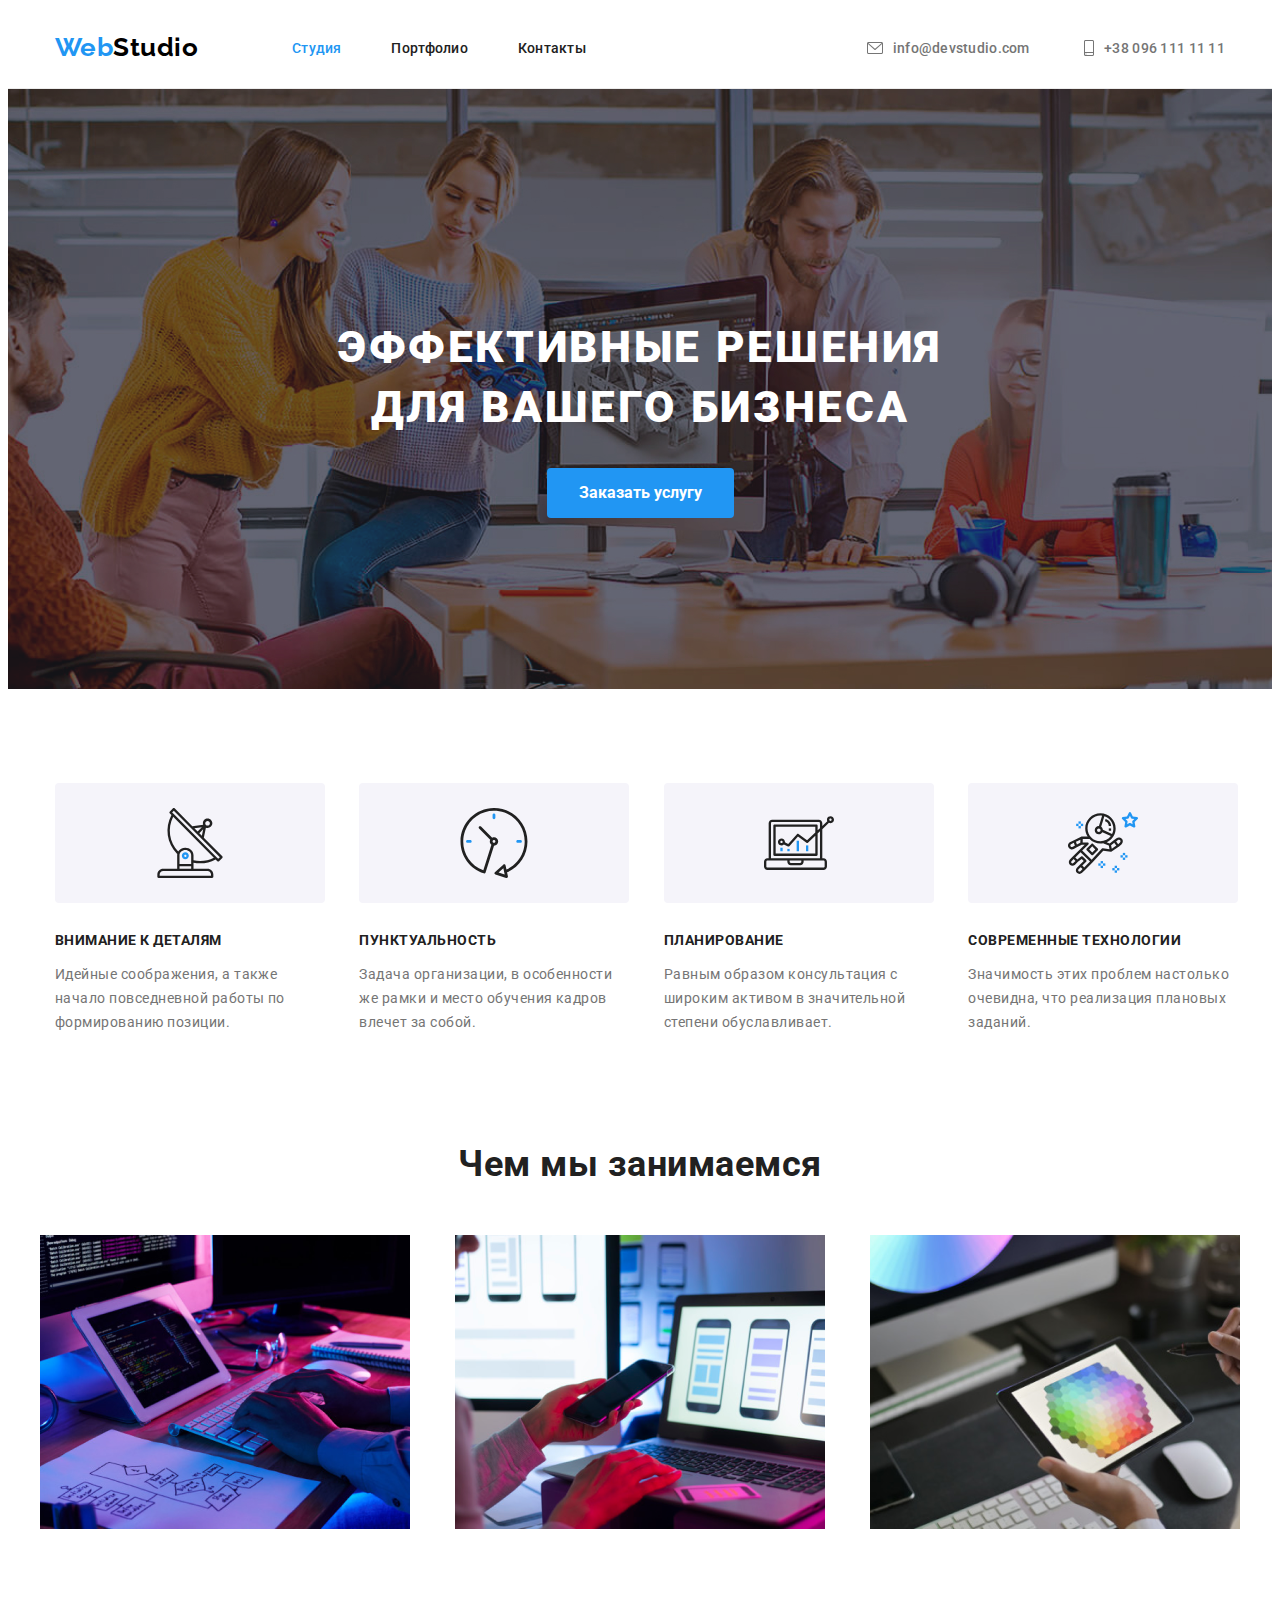
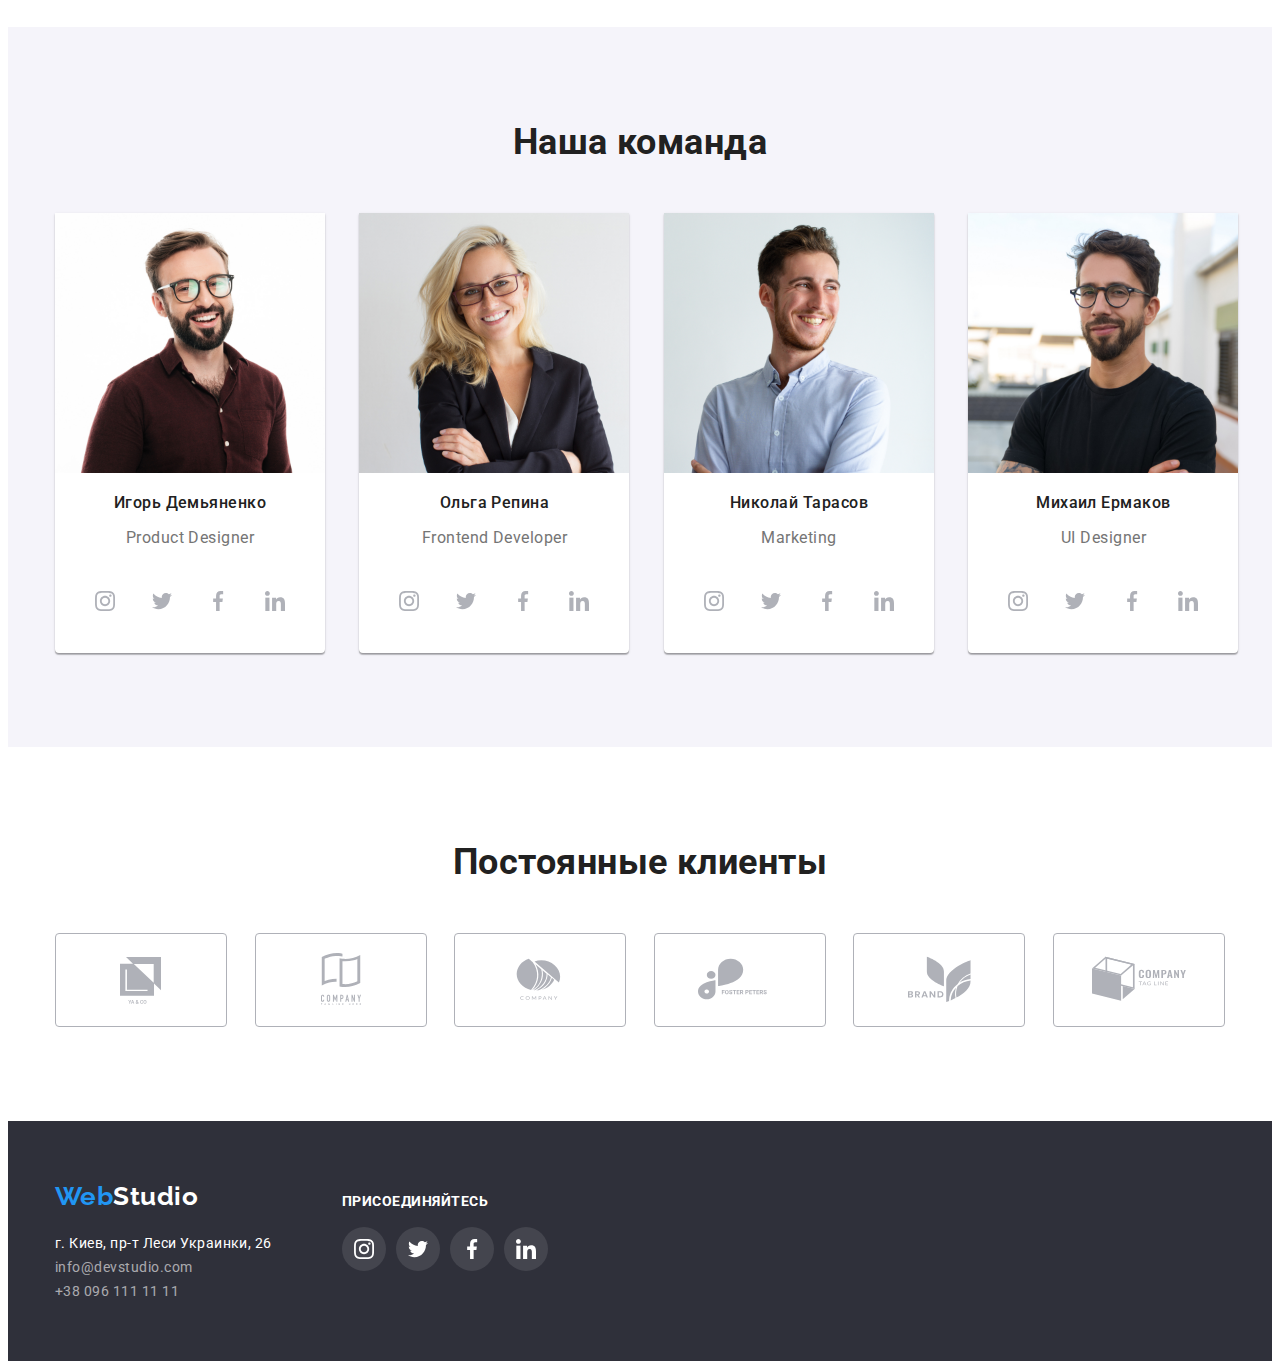
==== index.html @ bf37cfa6 "add new sections" ====
<!DOCTYPE html>
<html lang="ru">
  <head>
    <meta charset="UTF-8" />
    <meta http-equiv="X-UA-Compatible" content="IE=edge" />
    <meta name="viewport" content="width=device-width, initial-scale=1.0" />
    <link rel="preconnect" href="https://fonts.googleapis.com" />
    <link rel="preconnect" href="https://fonts.gstatic.com" crossorigin />
    <link
      href="https://fonts.googleapis.com/css2?family=Raleway:wght@700&family=Roboto:wght@400;500;700;900&display=swap"
      rel="stylesheet"
    />
    <link rel="stylesheet" href="./css/styles.css" />
    <title>Студія</title>
  </head>
  <body>
    <!--Header-->
    <header class="header">
      <a href="index.html" lang="en" class="logo"
        ><span class="logo-blue">Web</span>Studio</a
      >
      <nav class="nav">
        <ul class="nav_list">
          <li class="nav_item">
            <a href="./index.html" class="sources current">Студия</a>
          </li>
          <li class="nav_item">
            <a href="./portfolio.html" class="sources">Портфолио</a>
          </li>
          <li class="nav_item"><a href="#" class="sources">Контакты</a></li>
        </ul>
      </nav>
      <ul class="contact-info">
        <li class="contact-item">
          <a href="mailto:info@devstudio.com" class="mail"
            >info@devstudio.com</a
          >
        </li>
        <li class="contact-item">
          <a href="tel:+380961111111" class="phone">+38 096 111 11 11</a>
        </li>
      </ul>
    </header>
    <div class="head-border"></div>
    <!--Main contect-->
    <main class="main">
      <section class="head">
        <div class="overlay">
          <div class="head-content">
            <h1 class="head-title">Эффективные решения для вашего бизнеса</h1>
            <button type="button" class="btn-purch">Заказать услугу</button>
          </div>
        </div>
      </section>
      <section class="features">
        <h2 hidden>Features</h2>
        <ul class="feature-list">
          <li class="feature-item">
            <div class="feature-image">
              <img
                src="./images/antenna1.svg"
                alt="Внимание к деталям"
                width="70"
                class="feature-icon"
              />
            </div>
            <h3 class="feature-title">Внимание к деталям</h3>
            <p class="feature-text">
              Идейные соображения, а также начало повседневной работы по
              формированию позиции.
            </p>
          </li>
          <li class="feature-item">
            <div class="feature-image">
              <img
                src="./images/clock1.svg"
                alt="Пунктуальность"
                width="70"
                class="feature-icon"
              />
            </div>
            <h3 class="feature-title">Пунктуальность</h3>
            <p class="feature-text">
              Задача организации, в особенности же рамки и место обучения кадров
              влечет за собой.
            </p>
          </li>
          <li class="feature-item">
            <div class="feature-image">
              <img
                src="./images/diagram1.svg"
                alt="Планирование"
                width="70"
                class="feature-icon"
              />
            </div>
            <h3 class="feature-title">Планирование</h3>
            <p class="feature-text">
              Равным образом консультация с широким активом в значительной
              степени обуславливает.
            </p>
          </li>
          <li class="feature-item">
            <div class="feature-image">
              <img
                src="./images/astronaut1.svg"
                alt="Современные технологии"
                width="70"
                class="feature-icon"
              />
            </div>
            <h3 class="feature-title">Современные технологии</h3>
            <p class="feature-text">
              Значимость этих проблем настолько очевидна, что реализация
              плановых заданий.
            </p>
          </li>
        </ul>
      </section>
      <section class="works">
        <h2 class="title-section">Чем мы занимаемся</h2>
        <ul class="work-list">
          <li class="work-item">
            <img
              src="images/box1.jpg"
              alt="Разработка ПО"
              width="370"
              height="294"
            />
          </li>
          <li class="work-item">
            <img
              src="images/box2.jpg"
              alt="Тестирование МП"
              width="370"
              height="294"
            />
          </li>
          <li class="work-item">
            <img
              src="images/box3.jpg"
              alt="Работа с палитрами"
              width="370"
              height="294"
            />
          </li>
        </ul>
      </section>
      <section class="team">
        <div class="team-content">
          <h2 class="title-section">Наша команда</h2>
          <ul class="team-list">
            <li class="team-item">
              <img
                src="images/img1.jpg"
                alt="Product Designer"
                width="270"
                height="260"
              />
              <h3 class="team-member">Игорь Демьяненко</h3>
              <p lang="en" class="team-position">Product Designer</p>
              <ul class="social-list">
                <li class="team-social-item">
                  <a class="team-social-link" href="#">
                    <img
                      src="./images/instagram.svg"
                      alt="instagram"
                      width="20"
                      height="20"
                      class="social-image"
                    />
                  </a>
                </li>
                <li class="team-social-item">
                  <a class="team-social-link" href="#">
                    <img
                      src="./images/twitter.svg"
                      alt="instagram"
                      width="20"
                      height="20"
                      class="social-image"
                    />
                  </a>
                </li>
                <li class="team-social-item">
                  <a class="team-social-link" href="#">
                    <img
                      src="./images/facebook.svg"
                      alt="instagram"
                      width="20"
                      height="20"
                      class="social-image"
                    />
                  </a>
                </li>
                <li class="team-social-item">
                  <a class="team-social-link" href="#">
                    <img
                      src="./images/linkedin.svg"
                      alt="instagram"
                      width="20"
                      height="20"
                      class="social-image"
                    />
                  </a>
                </li>
              </ul>
            </li>
            <li class="team-item">
              <img
                src="images/img2.jpg"
                alt="Frontend Developer"
                width="270"
                height="260"
              />
              <h3 class="team-member">Ольга Репина</h3>
              <p lang="en" class="team-position">Frontend Developer</p>
              <ul class="social-list">
                <li class="team-social-item">
                  <a class="team-social-link" href="#">
                    <img
                      src="./images/instagram.svg"
                      alt="instagram"
                      width="20"
                      height="20"
                      class="social-image"
                    />
                  </a>
                </li>
                <li class="team-social-item">
                  <a class="team-social-link" href="#">
                    <img
                      src="./images/twitter.svg"
                      alt="instagram"
                      width="20"
                      height="20"
                      class="social-image"
                    />
                  </a>
                </li>
                <li class="team-social-item">
                  <a class="team-social-link" href="#">
                    <img
                      src="./images/facebook.svg"
                      alt="instagram"
                      width="20"
                      height="20"
                      class="social-image"
                    />
                  </a>
                </li>
                <li class="team-social-item">
                  <a class="team-social-link" href="#">
                    <img
                      src="./images/linkedin.svg"
                      alt="instagram"
                      width="20"
                      height="20"
                      class="social-image"
                    />
                  </a>
                </li>
              </ul>
            </li>
            <li class="team-item">
              <img
                src="images/img3.jpg"
                alt="Marketing"
                width="270"
                height="260"
              />
              <h3 class="team-member">Николай Тарасов</h3>
              <p lang="en" class="team-position">Marketing</p>
              <ul class="social-list">
                <li class="team-social-item">
                  <a class="team-social-link" href="#">
                    <img
                      src="./images/instagram.svg"
                      alt="instagram"
                      width="20"
                      height="20"
                      class="social-image"
                    />
                  </a>
                </li>
                <li class="team-social-item">
                  <a class="team-social-link" href="#">
                    <img
                      src="./images/twitter.svg"
                      alt="instagram"
                      width="20"
                      height="20"
                      class="social-image"
                    />
                  </a>
                </li>
                <li class="team-social-item">
                  <a class="team-social-link" href="#">
                    <img
                      src="./images/facebook.svg"
                      alt="instagram"
                      width="20"
                      height="20"
                      class="social-image"
                    />
                  </a>
                </li>
                <li class="team-social-item">
                  <a class="team-social-link" href="#">
                    <img
                      src="./images/linkedin.svg"
                      alt="instagram"
                      width="20"
                      height="20"
                      class="social-image"
                    />
                  </a>
                </li>
              </ul>
            </li>
            <li class="team-item">
              <img
                src="images/img4.jpg"
                alt="UI Designer"
                width="270"
                height="260"
              />
              <h3 class="team-member">Михаил Ермаков</h3>
              <p lang="en" class="team-position">UI Designer</p>
              <ul class="social-list">
                <li class="team-social-item">
                  <a class="team-social-link" href="#">
                    <img
                      src="./images/instagram.svg"
                      alt="instagram"
                      width="20"
                      height="20"
                      class="social-image"
                    />
                  </a>
                </li>
                <li class="team-social-item">
                  <a class="team-social-link" href="#">
                    <img
                      src="./images/twitter.svg"
                      alt="instagram"
                      width="20"
                      height="20"
                      class="social-image"
                    />
                  </a>
                </li>
                <li class="team-social-item">
                  <a class="team-social-link" href="#">
                    <img
                      src="./images/facebook.svg"
                      alt="instagram"
                      width="20"
                      height="20"
                      class="social-image"
                    />
                  </a>
                </li>
                <li class="team-social-item">
                  <a class="team-social-link" href="#">
                    <img
                      src="./images/linkedin.svg"
                      alt="instagram"
                      width="20"
                      height="20"
                      class="social-image"
                    />
                  </a>
                </li>
              </ul>
            </li>
          </ul>
        </div>
      </section>
      <section class="clients">
        <h2 class="title-section client">Постоянные клиенты</h2>
        <div class="client-list">
          <a class="client-link" href="#">
            <div class="client-item">
              <img
                src="./images/LogoClient1.svg"
                alt="first client"
                width="106"
              />
            </div>
          </a>
          <a class="client-link" href="#">
            <div class="client-item">
              <img
                src="./images/LogoClient2.svg"
                alt="second client"
                width="106"
              />
            </div>
          </a>
          <a class="client-link" href="#">
            <div class="client-item">
              <img
                src="./images/LogoClient3.svg"
                alt="third client"
                width="106"
              />
            </div>
          </a>
          <a class="client-link" href="#">
            <div class="client-item">
              <img
                src="./images/LogoClient4.svg"
                alt="fourth client"
                width="106"
              />
            </div>
          </a>
          <a class="client-link" href="#">
            <div class="client-item">
              <img
                src="./images/LogoClient5.svg"
                alt="fifth client"
                width="106"
              />
            </div>
          </a>
          <a class="client-link" href="#">
            <div class="client-item">
              <img
                src="./images/LogoClient6.svg"
                alt="sixth client"
                width="106"
              />
            </div>
          </a>
        </div>
      </section>
    </main>
    <!--Footer-->
    <footer class="footer">
      <div class="footer-content">
        <div class="footer-address">
          <a href="./index.html" lang="en" class="logo footer-type"
            ><span class="logo-blue">Web</span>Studio</a
          >
          <address class="address">
            <ul class="address-list">
              <li class="address-item">
                <a
                  href="https://goo.gl/maps/JpqHF6euzhfDJc6Z8"
                  target="_blank"
                  rel="noopener nofollow"
                  class="location"
                  >г. Киев, пр-т Леси Украинки, 26</a
                >
              </li>
              <li class="address-item">
                <a href="mailto:info@devstudio.com" class="footer-mail"
                  >info@devstudio.com</a
                >
              </li>
              <li class="address-item">
                <a href="tel:+380961111111" class="footer-phone"
                  >+38 096 111 11 11</a
                >
              </li>
            </ul>
          </address>
        </div>
        <div class="footer-social">
          <h3 class="social-title">присоединяйтесь</h3>
          <ul class="footer-social-list">
            <li class="footer-team-social-item">
              <a class="footer-team-social-link" href="#">
                <img
                  src="./images/instagram.svg"
                  alt="instagram"
                  width="20"
                  height="20"
                  class="footer-social-image"
                />
              </a>
            </li>
            <li class="footer-team-social-item">
              <a class="footer-team-social-link" href="#">
                <img
                  src="./images/twitter.svg"
                  alt="instagram"
                  width="20"
                  height="20"
                  class="footer-social-image"
                />
              </a>
            </li>
            <li class="footer-team-social-item">
              <a class="footer-team-social-link" href="#">
                <img
                  src="./images/facebook.svg"
                  alt="instagram"
                  width="20"
                  height="20"
                  class="footer-social-image"
                />
              </a>
            </li>
            <li class="footer-team-social-item">
              <a class="footer-team-social-link" href="#">
                <img
                  src="./images/linkedin.svg"
                  alt="instagram"
                  width="20"
                  height="20"
                  class="footer-social-image"
                />
              </a>
            </li>
          </ul>
        </div>
      </div>
    </footer>
  </body>
</html>
---- css/styles.css ----
:root {
    --bkg-dark: #2f303a;
    --bkg-body: #ffffff;
    --bkg-team: #f5f4fa;
    --brand-color: #757575;
    --clr-blue: #2196f3;
    --clr-black: #000000;
    --title-clr: #212121;
    --footer-link: rgba(255, 255, 255, 0.6);
    --border-works: #eeeeee;
    --border-head: #ececec;
  }
  body {
    font-family: "Roboto", sans-serif;
    letter-spacing: 0.03em;
    color: var(--brand-color);
    background-color: var(--bkg-body);
  }
  .header,
  .head-content,
  .features,
  .works,
  .team-content,
  .footer-content,
  .portfolio-section {
    max-width: 1200px;
    margin: 0 auto;
  }
  .header {
    padding: 24px 0 25px 0;
    display: flex;
    align-items: center;
    justify-content: space-between;
  }
  .head-border {
    border-bottom: 1px solid var(--border-head);
  }
  .logo {
    font-family: "Raleway", sans-serif;
    font-weight: 700;
    font-size: 26px;
    line-height: 1.19;
    color: var(--clr-black);
    text-decoration: none;
    padding-left: 15px;
  }
  .logo-blue {
    color: var(--clr-blue);
  }
  .nav {
    margin-left: 93px;
  }
  .nav_list {
    list-style: none;
    padding: 0;
    margin: 0;
    display: flex;
    justify-content: space-between;
    width: 294px;
  }
  .nav_item,
  .contact-item {
    display: inline-block;
  }
  .contact-info {
    list-style: none;
    padding: 0;
    margin: 0;
    padding-right: 15px;
    margin-left: 280px;
  }
  .sources,
  .mail,
  .phone {
    text-decoration: none;
    font-weight: 500;
    font-size: 14px;
    line-height: 1.14;
    letter-spacing: 0.02em;
  }
  .sources {
    color: var(--title-clr);
  }
  .sources.current{
    color: var(--clr-blue);
  }
  .mail,
  .phone {
    color: var(--brand-color);
  }
  .mail {
    padding-right: 50px;
    padding-left: 26px;
    background: url(../images/envelope.svg) no-repeat 0 center;
  }
  .phone {
    padding-left: 20px;
    background: url(../images/smartphone.svg) no-repeat 0 center;
  }
  .mail:hover,
  .mail:focus,
  .phone:hover,
  .phone:focus {
    filter: sepia(0.4) hue-rotate(200deg) saturate(50);
    -webkit-filter: sepia(0.4) hue-rotate(200deg) saturate(50);
  }
  .sources:hover,
  .sources:focus,
  .location:hover,
  .location:focus,
  .footer-mail:hover,
  .footer-mail:focus,
  .footer-phone:hover,
  .footer-phone:focus {
    color: var(--clr-blue);
  }
  .head {
    background: url(../images/hero.jpg) no-repeat center center;
    height: 600px;
  }
  .overlay {
    background-color: rgba(47, 48, 58, 0.4);
    width: 100%;
    height: 100%;
  }
  h2,
  h3,
  h4 {
    color: var(--title-clr);
  }
  .head-content {
    display: flex;
    flex-direction: column;
    align-items: center;
    width: 696px;
    padding: 200px 0;
  }
  .head-title {
    font-weight: 900;
    font-size: 44px;
    line-height: 1.36;
    text-align: center;
    letter-spacing: 0.06em;
    text-transform: uppercase;
    color: var(--bkg-body);
  }
  .btn-purch {
    padding: 10px 32px;
    background-color: var(--clr-blue);
    border-radius: 4px;
    font-family: inherit;
    font-weight: 700;
    font-size: 16px;
    line-height: 1.875;
    color: var(--bkg-body);
    border: none;
    cursor: pointer;
  }
  .features, .team-content, .clients {
    padding: 94px 0;
  }
  .feature-list {
    list-style: none;
    padding: 0;
    margin: 0;
  }
  .feature-item {
    display: inline-block;
    width: 270px;
    margin-left: 30px;
  }
  .feature-item:first-child {
    margin-left: 15px;
  }
  .feature-image{
    height: 120px;
    border-radius: 4px;
    background-color: var(--bkg-team);
    margin-bottom: 30px;
  }
  .feature-icon {
    display: block;
    margin: 0 auto;
    padding: 25px 0;
  }
  .feature-title {
    font-weight: 700;
    font-size: 14px;
    line-height: 1.14;
    text-transform: uppercase;
  }
  .feature-text {
    font-size: 14px;
    line-height: 1.71;
  }
  .works {
    padding-bottom: 94px;
  }
  .title-section {
    font-weight: 700;
    font-size: 36px;
    line-height: 1.17;
    text-align: center;
    margin: 0 0 30px 0;
  }
  .work-list {
    list-style: none;
    display: flex;
    justify-content: space-between;
    flex-wrap: wrap;
    padding: 0;
    margin: 0;
  }
  .work-item {
    display: inline-block;
    margin-top: 20px;
  }
  .team {
    background-color: var(--bkg-team);
  }
  .team-list, .social-list {
    list-style: none;
    margin: 0;
    padding: 0;
  }
  .team-item {
    display: inline-block;
    width: 270px;
    margin-left: 30px;
    margin-top: 20px;
    background: var(--bkg-body);
    box-shadow: 0px 1px 3px rgba(0, 0, 0, 0.12),
                0px 1px 1px rgba(0, 0, 0, 0.14),
                0px 2px 1px rgba(0, 0, 0, 0.2);
    border-radius: 0px 0px 4px 4px;
  }
  .team-item:first-child {
    margin-left: 15px;
  }
  .team-member {
    font-weight: 500;
    font-size: 16px;
    line-height: 1.19;
    text-align: center;
  }
  .team-position {
    font-size: 16px;
    line-height: 1.19;
    text-align: center;
  }
  .social-list {
    padding: 16px 28px 30px 28px;
    display: flex;
    justify-content: space-between;
  }
.team-social-link, .footer-team-social-link {
  display: block;
  width: 44px;
  height: 44px;
}
.team-social-link:hover,
.team-social-link:focus {
    filter: contrast(240%);
    background: rgb(30, 139, 228);
    border-radius: 25px;
}
.social-image {
  padding: 12px;
}
  .clients {
    max-width: 1170px;
    margin: 0 auto;
  }
  .title-section.client {
    margin-bottom: 40px;
  }
  .client-list {
    display: flex;
    flex-wrap: wrap;
    justify-content: space-between;
  }
.client-link {
  border: 1px solid #AFB1B8;
    border-radius: 4px;
    padding: 16px 32px;
   height: 60px; 
  margin-top: 10px;
}
.client-link:hover,
.client-link:focus
  {
    filter: sepia(0.4) hue-rotate(200deg) saturate(50);
    -webkit-filter: sepia(0.4) hue-rotate(200deg) saturate(50);
  }
  .footer {
    background-color: var(--bkg-dark);
    padding-top: 60px;
  }
  .footer-content {
    display: flex;
  }
  .logo.footer-type {
    color: var(--bkg-body);
  }
  .address-list {
    list-style: none;
    margin: 0;
    padding: 20px 0 57px 15px;
  }
  .location,
  .footer-mail,
  .footer-phone {
    font-style: normal;
    font-size: 14px;
    line-height: 1.71;
    text-decoration: none;
    margin-bottom: 9px;
  }
  .location {
    color: var(--bkg-body);
  }
  .footer-mail,
  .footer-phone {
    color: var(--footer-link);
  }
  .social-title {
    text-transform: uppercase;
    color: #ffffff;
    font-weight: 700;
    font-size: 14px;
    line-height: 0.875;
  }
.footer-social {
  margin-left: 70px;
}
.footer-team-social-item {
  display: block;
  margin-right: 10px;
}
.footer-social-list {
  display: flex;
  justify-content: space-between;
  padding: 0;
  margin: 20px 0;
}
.footer-social-image {
padding: 12px;
-webkit-filter: grayscale(100) brightness(200);
  filter: grayscale(100) brightness(200);
}
.footer-team-social-link {
  border-radius: 25px;
  background: rgba(255, 255, 255, 0.1);
}
.footer-team-social-link:hover,
.footer-team-social-link:focus {
  background: var(--clr-blue); 
}






  /* Portfolio settings  */
  .portfolio-section {
    margin-top: 94px;
    margin-bottom: 155px;
  }
  .filter {
    list-style: none;
    margin: 0 0 50px 0;
    padding: 0;
    display: flex;
    flex-direction: row;
    justify-content: center;
  }
  .filter-item {
    margin: 0 4px;
  }
  .filter-btn {
    padding: 6px 22px;
    background: var(--bkg-team);
    border-radius: 4px;
    border: none;
    font-family: inherit;
    font-weight: 500;
    font-size: 16px;
    line-height: 1.625;
    color: var(--title-clr);
    cursor: pointer;
  }
  .filter-btn:hover,
  .filter-btn:focus,
  .active {
    background-color: var(--clr-blue);
    color: var(--bkg-body);
  }
  
  .categories-list {
    list-style: none;
    margin: 0;
    padding: 0;
  }
  .categorie-item {
    display: inline-block;
    position: relative;
    width: 368px;
    margin: 15px 13px;
    border: 1px solid var(--border-works);
  }
  .categorie-title {
    font-weight: 700;
    font-size: 18px;
    line-height: 2;
    letter-spacing: 0.06em;
    padding-left: 24px;
  }
  .categorie-name {
    font-size: 16px;
    line-height: 1.875;
    padding-left: 24px;
  }
  .description {
    display: none;
    font-size: 18px;
    line-height: 1.56;
    color: #FFFFFF;
    background: rgba(33, 150, 243, 0.9);
    padding: 63px 24px;
    margin: 0;
    position: absolute;
    top: 0;
    left: 0;
  }
.categorie-item:hover,
.categorie-item:focus {
    box-shadow: 0px 1px 1px rgba(0, 0, 0, 0.12),
                0px 4px 4px rgba(0, 0, 0, 0.06),
                1px 4px 6px rgba(0, 0, 0, 0.16);
}
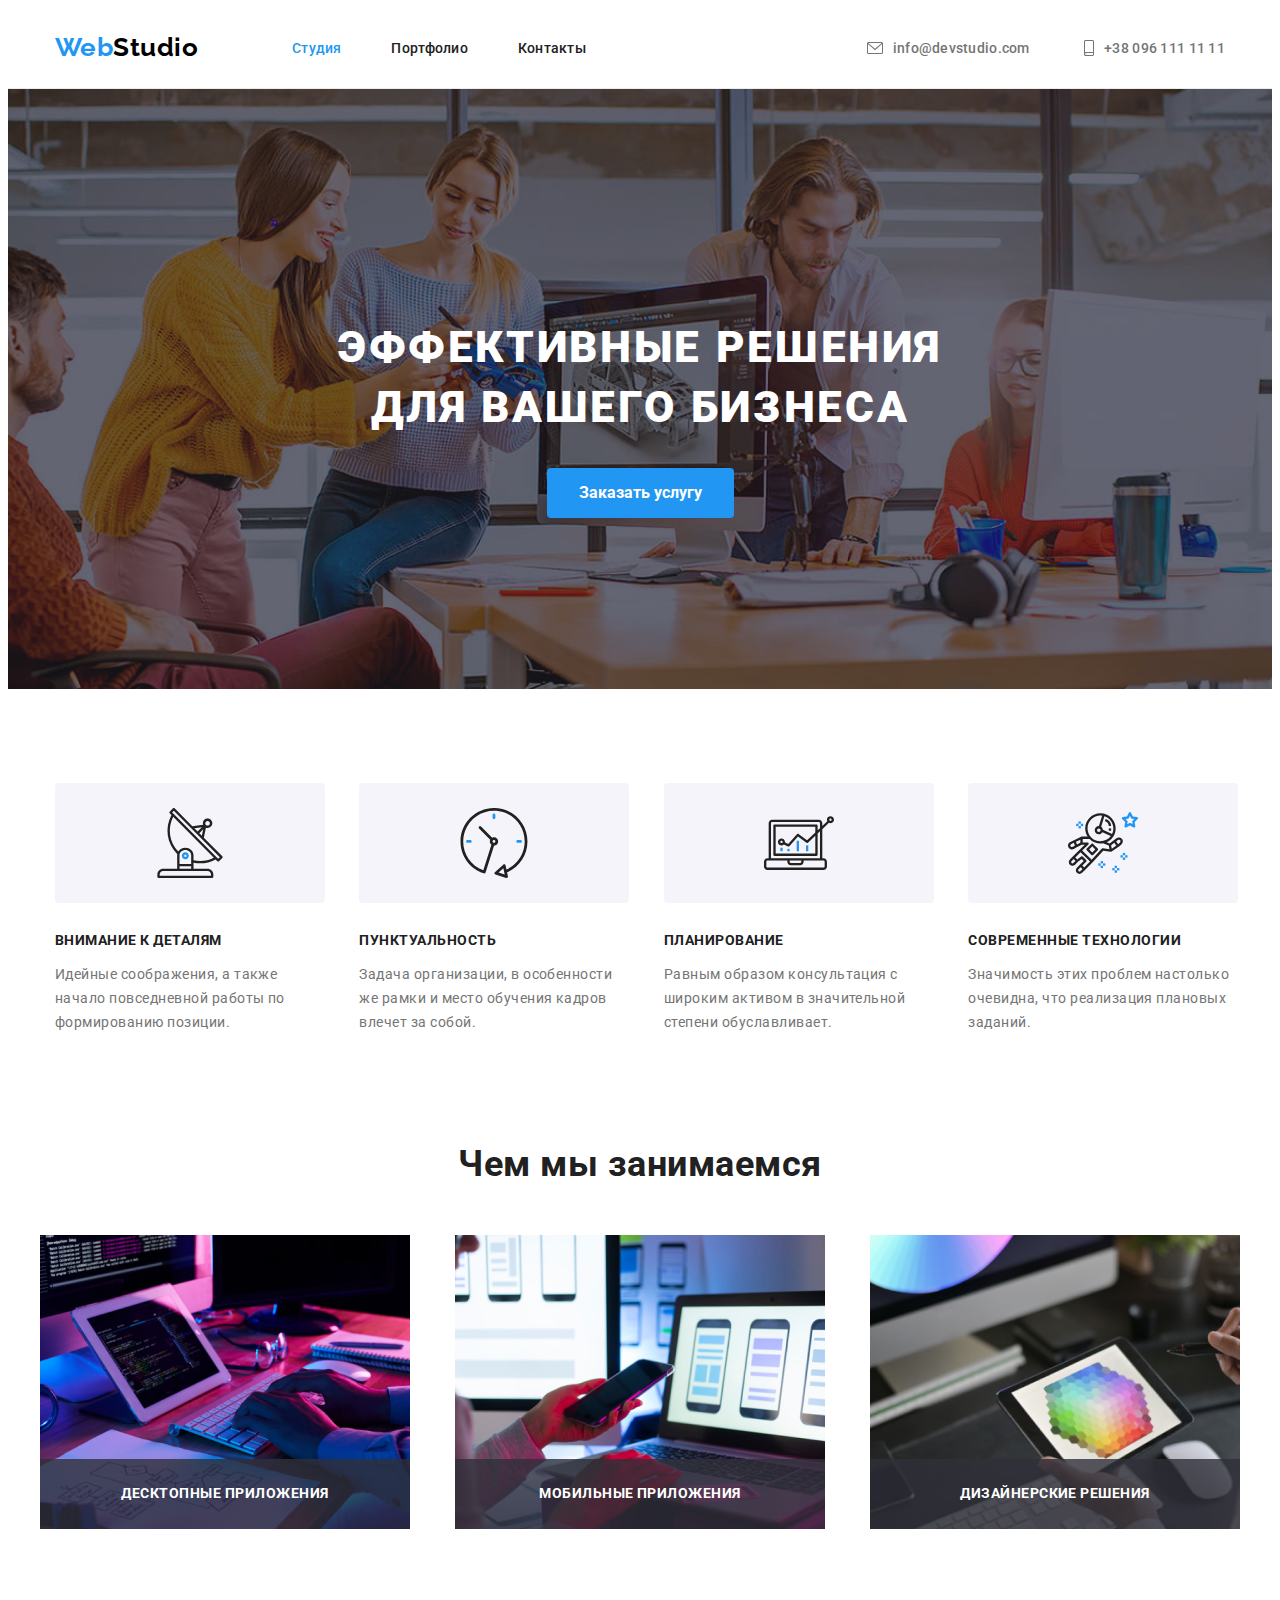
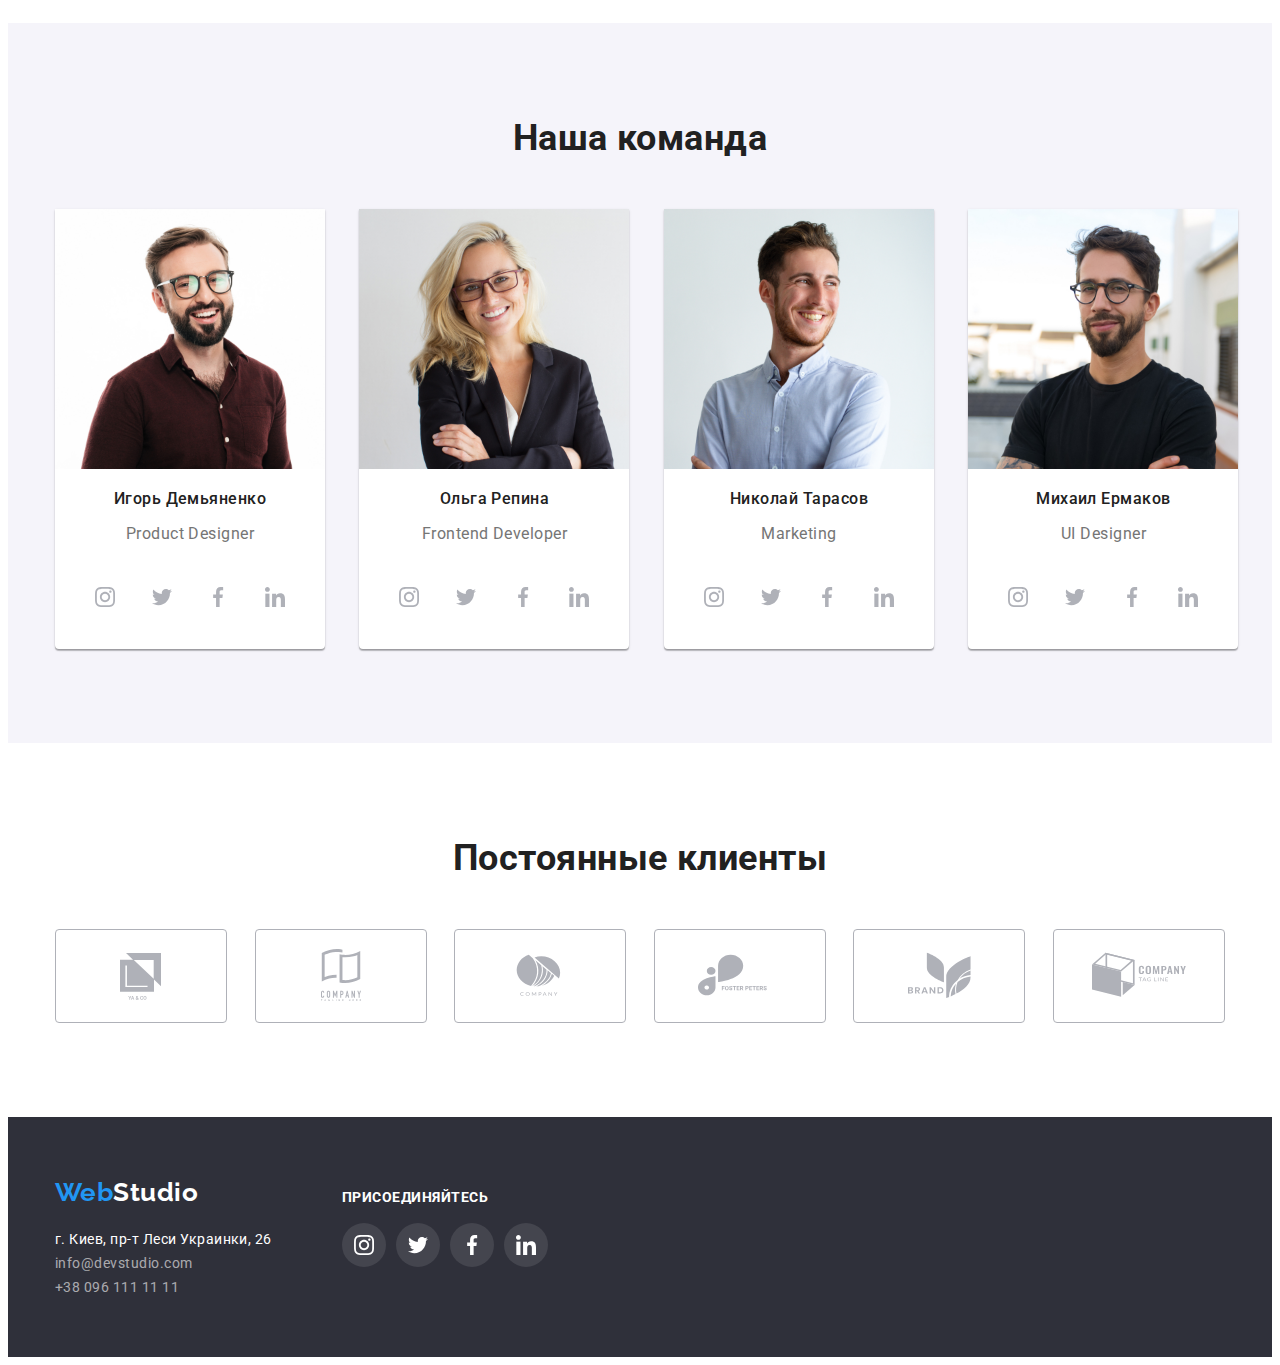
==== commit 4e941aef: "add modal window on home page" ====
--- a/index.html
+++ b/index.html
@@ -48,8 +48,69 @@
         <div class="overlay">
           <div class="head-content">
             <h1 class="head-title">Эффективные решения для вашего бизнеса</h1>
-            <button type="button" class="btn-purch">Заказать услугу</button>
+            <button type="button" id="btn-booked" class="btn-purch">
+              Заказать услугу
+            </button>
           </div>
+        </div>
+        <div id="bg-overlay"></div>
+        <div class="modal" id="modal">
+          <form action="" method="post">
+            <button type="button" id="btn-close">
+              <img
+                src="./images/close-modal.svg"
+                alt="close"
+                width="18"
+                height="18"
+                class="btn-close-img"
+              />
+            </button>
+            <h2 class="form-title">Оставьте свои данные, мы вам перезвоним</h2>
+            <label for="name" class="form-label">Имя</label>
+            <input
+              id="name"
+              class="visitor-info visitor-name"
+              name="name"
+              type="text"
+            />
+            <label for="phone" class="form-label">Телефон</label>
+            <input
+              id="phone"
+              class="visitor-info visitor-phone"
+              name="phone"
+              type="text"
+            />
+            <label for="email" class="form-label">Почта</label>
+            <input
+              id="email"
+              class="visitor-info visitor-email"
+              name="email"
+              type="text"
+            />
+            <label for="comment" class="form-label">Комментарий</label>
+            <textarea
+              name="comment"
+              id="comment"
+              class="visitor-info visitor-comment"
+              placeholder="Введите текст"
+            ></textarea>
+            <input
+              type="checkbox"
+              name="agreement"
+              value="agree"
+              id="agreement"
+              class="visitor-checkbox"
+            />
+            <label for="agreement" class="agreement-text">
+              Соглашаюсь с рассылкой и принимаю
+              <a class="agreement-link" href="#" target="_blank"
+                >Условия договора</a
+              >
+            </label>
+            <button type="submit" id="submit" class="btn-submit">
+              Отправить
+            </button>
+          </form>
         </div>
       </section>
       <section class="features">
@@ -121,28 +182,37 @@
         <h2 class="title-section">Чем мы занимаемся</h2>
         <ul class="work-list">
           <li class="work-item">
-            <img
-              src="images/box1.jpg"
-              alt="Разработка ПО"
-              width="370"
-              height="294"
-            />
+            <a class="work-link" href="#">
+              <img
+                src="images/box1.jpg"
+                alt="Разработка ПО"
+                width="370"
+                height="294"
+              />
+              <h3 class="work-title">Десктопные приложения</h3>
+            </a>
           </li>
           <li class="work-item">
-            <img
-              src="images/box2.jpg"
-              alt="Тестирование МП"
-              width="370"
-              height="294"
-            />
+            <a class="work-link" href="#">
+              <img
+                src="images/box2.jpg"
+                alt="Тестирование МП"
+                width="370"
+                height="294"
+              />
+              <h3 class="work-title">Мобильные приложения</h3>
+            </a>
           </li>
           <li class="work-item">
-            <img
-              src="images/box3.jpg"
-              alt="Работа с палитрами"
-              width="370"
-              height="294"
-            />
+            <a class="work-link" href="#">
+              <img
+                src="images/box3.jpg"
+                alt="Работа с палитрами"
+                width="370"
+                height="294"
+              />
+              <h3 class="work-title">Дизайнерские решения</h3>
+            </a>
           </li>
         </ul>
       </section>
@@ -470,54 +540,55 @@
         </div>
         <div class="footer-social">
           <h3 class="social-title">присоединяйтесь</h3>
-          <ul class="footer-social-list">
-            <li class="footer-team-social-item">
+          <div class="footer-social-list">
+            <div class="footer-team-social-item">
               <a class="footer-team-social-link" href="#">
                 <img
-                  src="./images/instagram.svg"
+                  src="./images/instagram1.svg"
                   alt="instagram"
                   width="20"
                   height="20"
                   class="footer-social-image"
                 />
               </a>
-            </li>
-            <li class="footer-team-social-item">
+            </div>
+            <div class="footer-team-social-item">
               <a class="footer-team-social-link" href="#">
                 <img
-                  src="./images/twitter.svg"
+                  src="./images/twitter1.svg"
                   alt="instagram"
                   width="20"
                   height="20"
                   class="footer-social-image"
                 />
               </a>
-            </li>
-            <li class="footer-team-social-item">
+            </div>
+            <div class="footer-team-social-item">
               <a class="footer-team-social-link" href="#">
                 <img
-                  src="./images/facebook.svg"
+                  src="./images/facebook1.svg"
                   alt="instagram"
                   width="20"
                   height="20"
                   class="footer-social-image"
                 />
               </a>
-            </li>
-            <li class="footer-team-social-item">
+            </div>
+            <div class="footer-team-social-item">
               <a class="footer-team-social-link" href="#">
                 <img
-                  src="./images/linkedin.svg"
+                  src="./images/linkedin1.svg"
                   alt="instagram"
                   width="20"
                   height="20"
                   class="footer-social-image"
                 />
               </a>
-            </li>
-          </ul>
+            </div>
+          </div>
         </div>
       </div>
     </footer>
+    <script src="./js/main.js"></script>
   </body>
 </html>
--- a/css/styles.css
+++ b/css/styles.css
@@ -117,6 +117,7 @@
   .head {
     background: url(../images/hero.jpg) no-repeat center center;
     height: 600px;
+    position: relative;
   }
   .overlay {
     background-color: rgba(47, 48, 58, 0.4);
@@ -156,6 +157,7 @@
     border: none;
     cursor: pointer;
   }
+  /* Fatures section */
   .features, .team-content, .clients {
     padding: 94px 0;
   }
@@ -193,6 +195,7 @@
     font-size: 14px;
     line-height: 1.71;
   }
+  /* Work Section */
   .works {
     padding-bottom: 94px;
   }
@@ -215,6 +218,28 @@
     display: inline-block;
     margin-top: 20px;
   }
+  .work-link {
+    text-decoration: none;
+    display: block;
+    position: relative;
+    font-size: 0;
+  }
+  .work-title {
+    font-weight: 700;
+    font-size: 14px;
+    line-height: 1.14;
+    text-align: center;
+    text-transform: uppercase;
+    color: #FFFFFF;
+    background: rgba(47, 48, 58, 0.8);
+    position: absolute;
+    bottom: 0;
+    right: 0;
+    left: 0;
+    padding: 27px 0;
+    margin: 0;
+  }
+  /* Team Member Section */
   .team {
     background-color: var(--bkg-team);
   }
@@ -267,6 +292,7 @@
 .social-image {
   padding: 12px;
 }
+/* Clients Section */
   .clients {
     max-width: 1170px;
     margin: 0 auto;
@@ -292,6 +318,7 @@
     filter: sepia(0.4) hue-rotate(200deg) saturate(50);
     -webkit-filter: sepia(0.4) hue-rotate(200deg) saturate(50);
   }
+  /* Footer section */
   .footer {
     background-color: var(--bkg-dark);
     padding-top: 60px;
@@ -334,7 +361,6 @@
   margin-left: 70px;
 }
 .footer-team-social-item {
-  display: block;
   margin-right: 10px;
 }
 .footer-social-list {
@@ -345,8 +371,6 @@
 }
 .footer-social-image {
 padding: 12px;
--webkit-filter: grayscale(100) brightness(200);
-  filter: grayscale(100) brightness(200);
 }
 .footer-team-social-link {
   border-radius: 25px;
@@ -357,10 +381,137 @@
   background: var(--clr-blue); 
 }
 
-
-
-
-
+/* Modal Window */
+.modal {
+  display: none;
+  z-index: 2;
+  width: 448px;
+  height: 501px;
+  background-color: var(--bkg-body);
+  position: absolute;
+  top: 140px;
+  left:  0;
+  right: 0;
+  margin: 0 auto;
+  box-shadow: 0px 1px 3px rgba(0, 0, 0, 0.12),
+              0px 1px 1px rgba(0, 0, 0, 0.14),
+              0px 2px 1px rgba(0, 0, 0, 0.2);
+  border-radius: 4px;
+  padding: 40px;
+}
+#bg-overlay {
+  display: none;
+  position: absolute;
+  z-index: 1;
+  top: -200px;
+  width: 100%;
+  height: 512%;
+  background: #000;
+  opacity: 0.2;
+}
+#btn-close {
+  border: none;
+  background-color: var(--bkg-body);
+  position: absolute;
+  top: 0;
+  right: 0;
+  margin: 8px;
+  cursor: pointer;
+}
+.btn-close-img {
+  border: 1px solid rgba(0, 0, 0, 0.1);
+  padding: 4px;
+  border-radius: 50%;
+}
+.form-title {
+  font-weight: 700;
+  font-size: 20px;
+  line-height: 1.15;
+  text-align: center;
+  color: var(--title-clr);
+  margin-top: 0;
+  margin-bottom: 12px;
+}
+.form-label {
+  font-size: 12px;
+  line-height: 1.17;
+  letter-spacing: 0.01em;
+  color: var(--brand-color);
+}
+.visitor-info {
+  width: 388px;
+  height: 14px;
+  margin-top: 2px;
+  margin-bottom: 8px;
+  border: 1px solid rgba(33, 33, 33, 0.2);
+  border-radius: 4px;
+  padding: 12px 16px 12px 42px;
+  font-size: 14px;
+  line-height: 1.71;
+  letter-spacing: 0.01em;
+  color: rgba(117, 117, 117, 0.5);
+  font-family: inherit;
+  cursor: pointer;
+}
+.visitor-info:focus {
+  outline: 1px solid var(--clr-blue);
+}
+.visitor-info.visitor-name {
+  background: url(../images/person-modal.svg) no-repeat 12px 11px;
+}
+.visitor-info.visitor-phone {
+  background: url(../images/phone-modal.svg) no-repeat 12px 11px; 
+}
+.visitor-info.visitor-email {
+  background: url(../images/email-modal.svg) no-repeat 12px 11px;
+}
+.visitor-info.visitor-comment {
+  width: 414px;
+  height: 94px;
+  margin-bottom: 0;
+  padding: 12px 16px;
+  resize: none;
+}
+.visitor-comment::placeholder{
+font-size: 14px;
+  line-height: 1.71;
+  letter-spacing: 0.01em;
+  color: rgba(117, 117, 117, 0.5);
+  font-family: "Roboto", sans-serif;
+}
+.visitor-checkbox {
+  margin-top: 20px;
+  margin-bottom: 30px;
+  width: 16px;
+  height: 15px;
+  border-color: #212121;
+  text-align: center;
+  cursor: pointer;
+}
+.agreement-text {
+  font-size: 14px;
+  line-height: 1.71;
+}
+.agreement-link {
+  color: var(--clr-blue);
+}
+.btn-submit {
+  background-color: var(--clr-blue);
+  color: var(--bkg-body);
+  font-family: inherit;
+  font-weight: 700;
+  font-size: 16px;
+  line-height: 1.875;
+  text-align: center;
+  letter-spacing: 0.06em;
+  padding: 10px 55px;
+  box-shadow: 0px 4px 4px rgba(0, 0, 0, 0.15);
+  border-radius: 4px;
+  border: none;
+  display: block;
+  margin: 0 auto;
+  cursor: pointer;
+}
 
   /* Portfolio settings  */
   .portfolio-section {
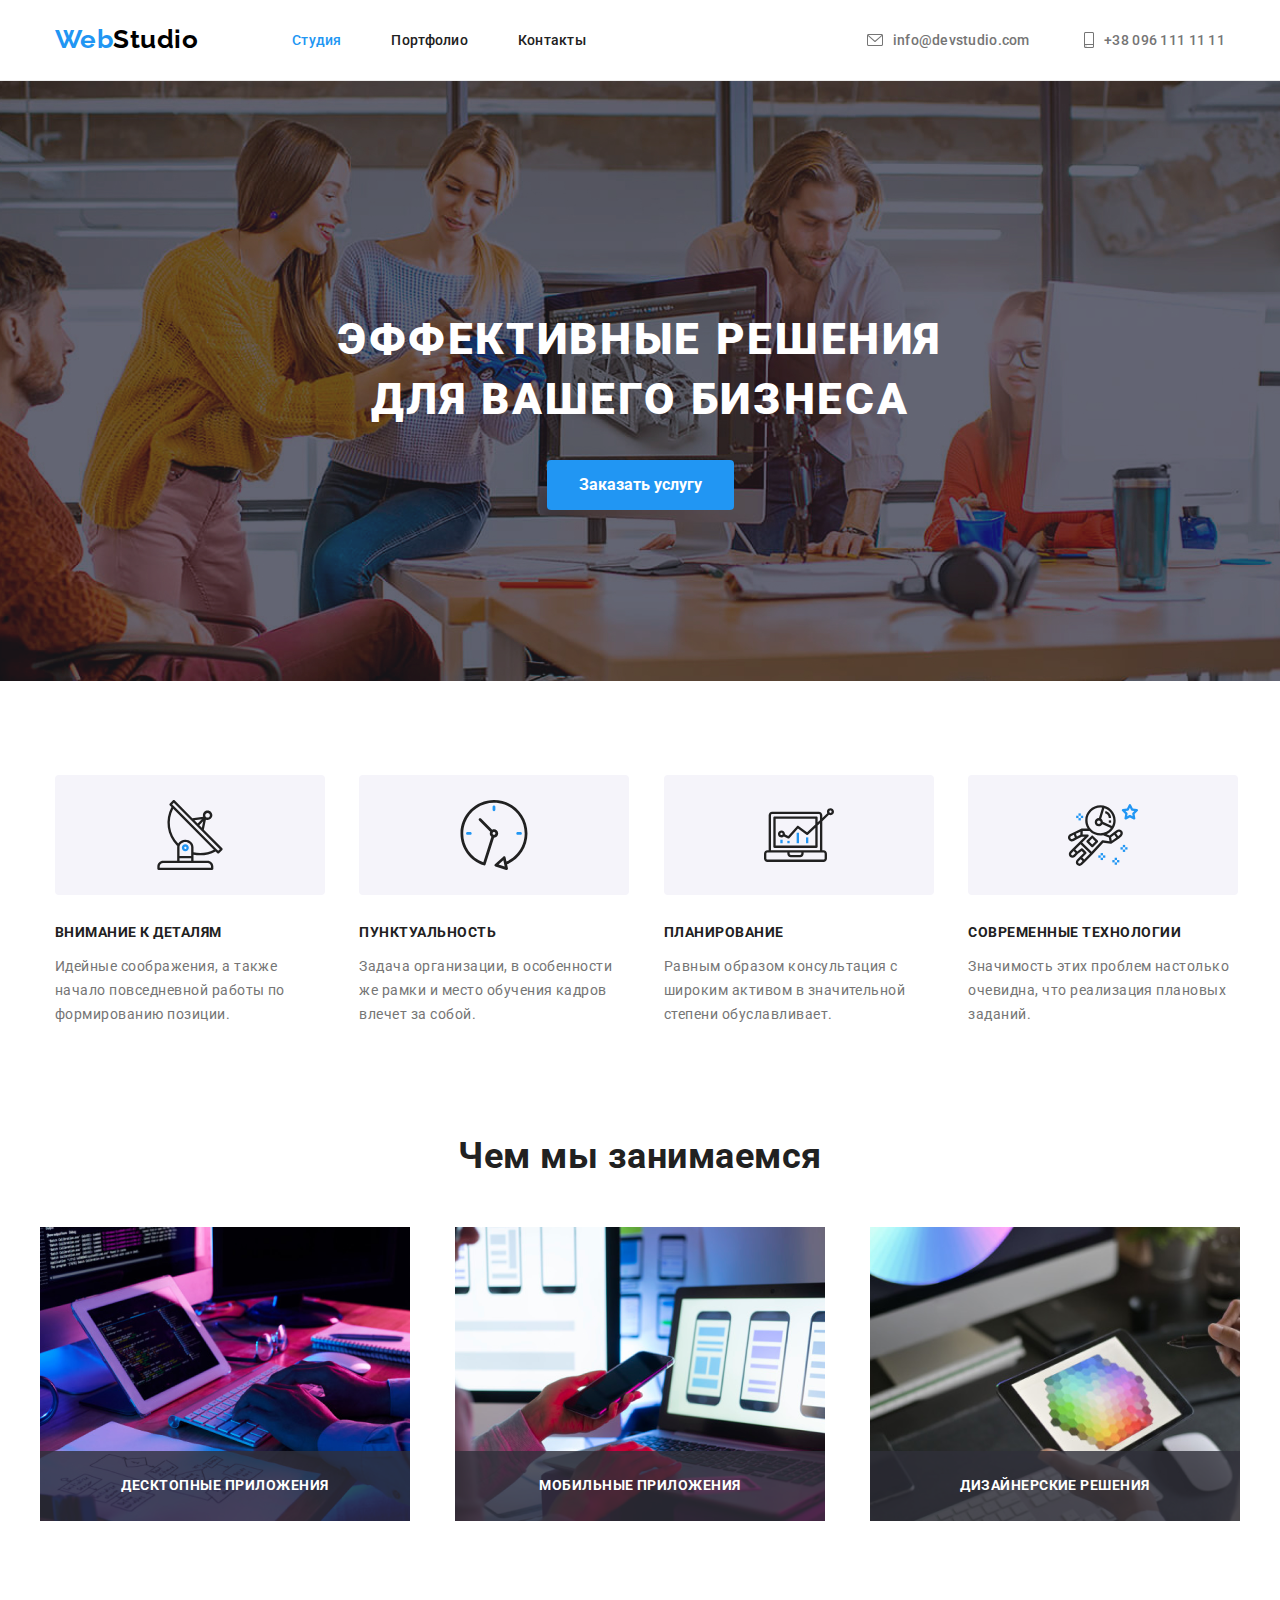
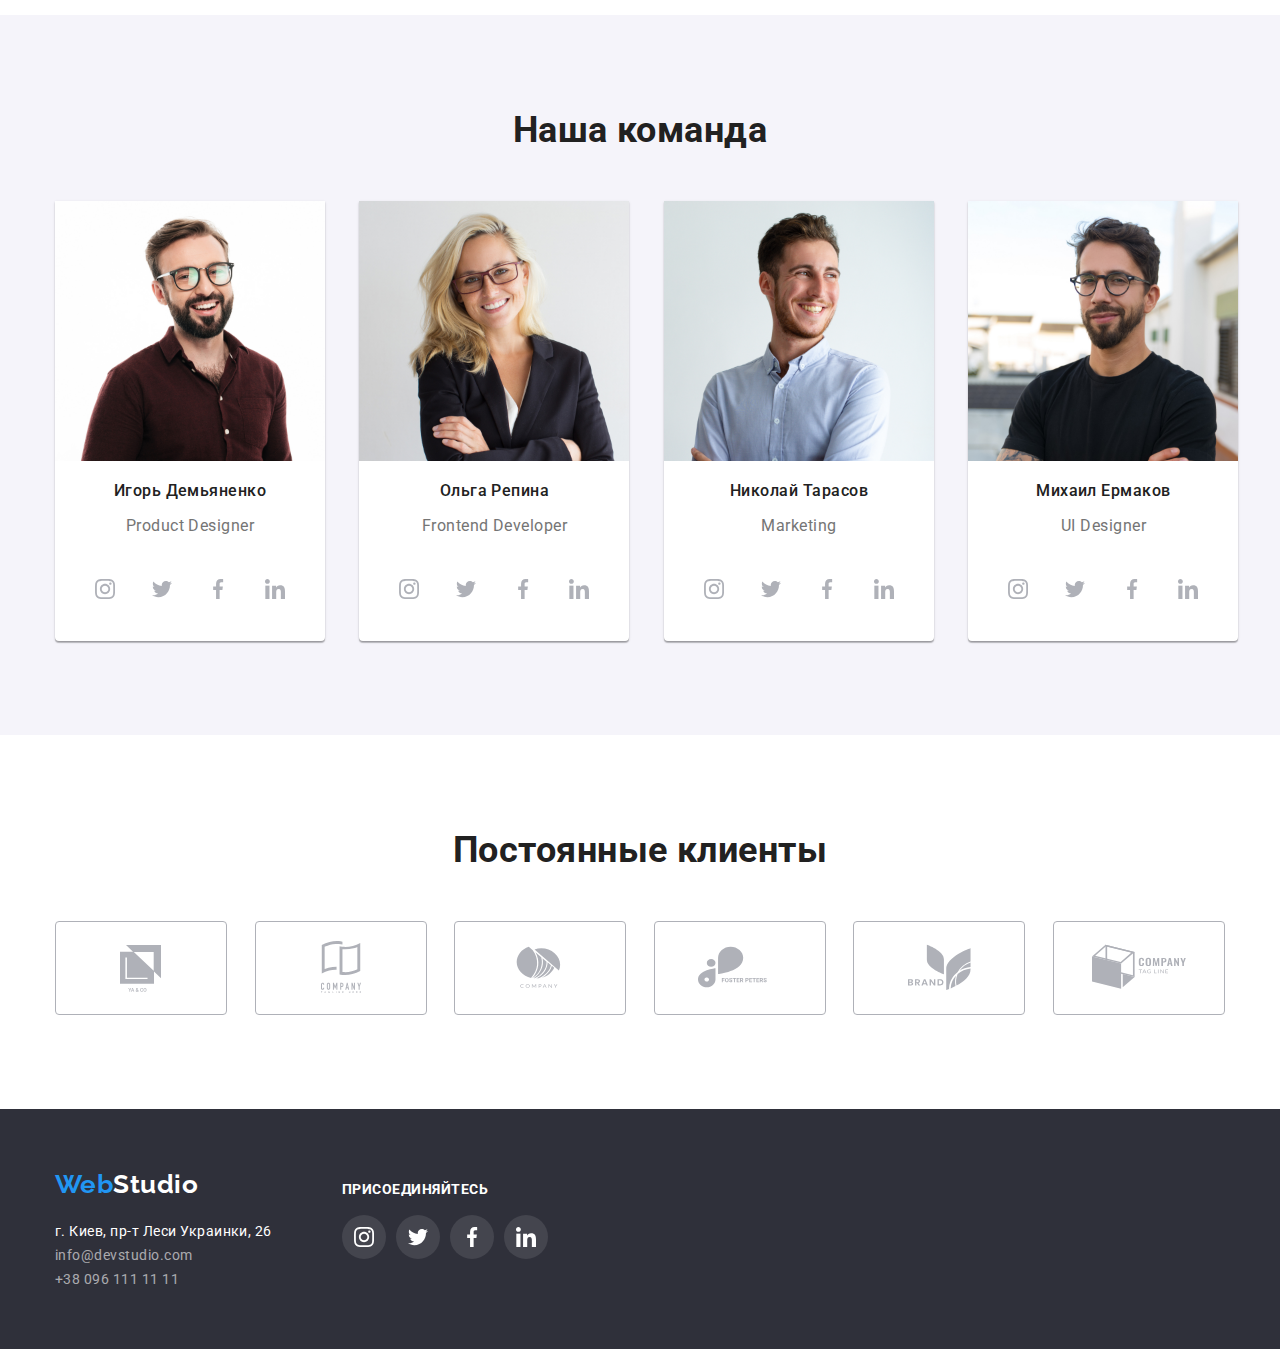
==== commit 446ecbae: "phone adaptation" ====
--- a/index.html
+++ b/index.html
@@ -19,6 +19,9 @@
       <a href="index.html" lang="en" class="logo"
         ><span class="logo-blue">Web</span>Studio</a
       >
+      <button type="button" class="btn-menu-open" id="btn-menu-open">
+        <img src="./images/menu-btn-open.svg" alt="open menu" />
+      </button>
       <nav class="nav">
         <ul class="nav_list">
           <li class="nav_item">
@@ -40,6 +43,48 @@
           <a href="tel:+380961111111" class="phone">+38 096 111 11 11</a>
         </li>
       </ul>
+      <div class="mobile-menu" id="mobile-menu">
+        <button type="button" class="btn-menu-close" id="btn-menu-close">
+          <img src="./images/close-modal.svg" alt="close" />
+        </button>
+        <nav class="nav-mobile">
+          <ul class="nav_list_mobile">
+            <li class="nav_item_mobile">
+              <a href="./index.html" class="sources current">Студия</a>
+            </li>
+            <li class="nav_item_mobile">
+              <a href="./portfolio.html" class="sources">Портфолио</a>
+            </li>
+            <li class="nav_item_mobile">
+              <a href="#" class="sources">Контакты</a>
+            </li>
+          </ul>
+        </nav>
+        <ul class="contact-info-mobile">
+          <li class="contact-item-mobile">
+            <a href="mailto:info@devstudio.com" class="mail"
+              >info@devstudio.com</a
+            >
+          </li>
+          <li class="contact-item-mobile">
+            <a href="tel:+380961111111" class="phone">+38 096 111 11 11</a>
+          </li>
+        </ul>
+        <ul class="social-list-mobile">
+          <li class="team-social-item-mobile">
+            <a class="team-social-link-mobile" href="#">Instagram</a>
+          </li>
+          <li class="team-social-item-mobile">
+            <a class="team-social-link-mobile" href="#">Twitter</a>
+          </li>
+          <li class="team-social-item-mobile">
+            <a class="team-social-link-mobile" href="#">Facebook</a>
+          </li>
+          <li class="team-social-item-mobile">
+            <a class="team-social-link-mobile" href="#">LinkedIn</a>
+          </li>
+        </ul>
+      </div>
     </header>
     <div class="head-border"></div>
     <!--Main contect-->
@@ -226,6 +271,7 @@
                 alt="Product Designer"
                 width="270"
                 height="260"
+                class="team-item-img"
               />
               <h3 class="team-member">Игорь Демьяненко</h3>
               <p lang="en" class="team-position">Product Designer</p>
@@ -282,6 +328,7 @@
                 alt="Frontend Developer"
                 width="270"
                 height="260"
+                class="team-item-img"
               />
               <h3 class="team-member">Ольга Репина</h3>
               <p lang="en" class="team-position">Frontend Developer</p>
@@ -338,6 +385,7 @@
                 alt="Marketing"
                 width="270"
                 height="260"
+                class="team-item-img"
               />
               <h3 class="team-member">Николай Тарасов</h3>
               <p lang="en" class="team-position">Marketing</p>
@@ -394,6 +442,7 @@
                 alt="UI Designer"
                 width="270"
                 height="260"
+                class="team-item-img"
               />
               <h3 class="team-member">Михаил Ермаков</h3>
               <p lang="en" class="team-position">UI Designer</p>
--- a/css/styles.css
+++ b/css/styles.css
@@ -1,3 +1,6 @@
+html {
+  width: 100%;
+}
 :root {
     --bkg-dark: #2f303a;
     --bkg-body: #ffffff;
@@ -15,6 +18,8 @@
     letter-spacing: 0.03em;
     color: var(--brand-color);
     background-color: var(--bkg-body);
+    margin: 0 auto;
+    max-width: 1600px;
   }
   .header,
   .head-content,
@@ -46,6 +51,12 @@
   }
   .logo-blue {
     color: var(--clr-blue);
+  }
+  .btn-menu-open {
+    display: none;
+  }
+  .mobile-menu {
+    display: none;
   }
   .nav {
     margin-left: 93px;
@@ -553,12 +564,21 @@
     margin: 0;
     padding: 0;
   }
+  .categorie-link {
+    text-decoration: none;
+  }
+  .categorie-link:visited {
+    color: var(--brand-color);
+  }
   .categorie-item {
     display: inline-block;
     position: relative;
-    width: 368px;
+    width: 23em; /*368px*/
     margin: 15px 13px;
     border: 1px solid var(--border-works);
+  }
+  .categorie-item img {
+    width: 23em;
   }
   .categorie-title {
     font-weight: 700;
@@ -571,6 +591,11 @@
     font-size: 16px;
     line-height: 1.875;
     padding-left: 24px;
+  }
+  .img_desc {
+    display: block;
+    overflow: hidden;
+    max-width: 23em;
   }
   .description {
     display: none;
@@ -590,4 +615,203 @@
                 0px 4px 4px rgba(0, 0, 0, 0.06),
                 1px 4px 6px rgba(0, 0, 0, 0.16);
 }
-   +   
+@media only screen and (max-width: 480px) {
+  .head-content {
+      flex-wrap: wrap;
+      width: 360px;
+      padding: 120px 0;
+    }
+  .head-title {
+      font-size: 26px;
+      line-height: 1.6;
+    }
+  .head {
+    background: url(../images/small-head.jpg) no-repeat center center;
+    height: 400px;
+  }
+  .features,
+  .team-content,
+  .clients {
+      padding: 60px 0;
+    }
+  .feature-list {
+    list-style: none;
+    display: flex;
+    justify-content: center;
+    flex-wrap: wrap;
+  }
+  .feature-item {
+    width: 90%;
+    margin: 0; 
+  }
+  .feature-item:first-child {
+    margin: 0;
+  }
+  .feature-title {
+    text-align: center;
+  }
+  .works {
+    display: none;
+  }
+  .team-list,
+  .social-list {
+    display: flex;
+    justify-content: center;
+    flex-wrap: wrap;
+  }
+  .team-item {
+    width: 90%;
+    margin: 0;
+    margin-bottom: 30px;
+  }
+
+  .team-item:first-child {
+    margin-left: 0;
+  }
+
+.team-item-img {
+  width: 100%;
+  height: auto;
+}
+.title-section {
+  font-size: 28px;
+}
+.client-list {
+  margin: 0 5%;
+}
+  .btn-menu-open {
+    display: block;
+    border: none;
+    background: none;
+    margin-right: 5%;
+    padding: 0;
+  }
+  .mobile-menu {
+    display: none;
+    width: 100%;
+    height: 100%;
+    position: fixed;
+    overflow: scroll;
+    top: 0;
+    right: 0;
+    bottom: 0;
+    left: 0;
+    z-index: 1;
+    background-color: #FFFFFF;
+  }
+  .btn-menu-close {
+    position: absolute;
+    top: 0;
+    right: 0;
+    border: none;
+    background: none;
+    margin: 10px 15px 0 0;
+  }
+  .nav_list_mobile {
+    list-style: none;
+    margin-top: 40px;
+    margin-bottom: 16em;
+  }
+  .nav_item_mobile {
+    margin-bottom: 32px;
+  }
+  .sources {
+    font-weight: 500;
+    font-size: 40px;
+    line-height: 47px;
+    letter-spacing: 0.02em;
+    color: #212121;
+  }
+  .contact-info-mobile {
+    display: flex;
+    flex-direction: column-reverse;
+  }
+  .contact-item-mobile {
+    list-style: none;
+    margin-bottom: 32px;
+  }
+  .phone {
+    font-size: 34px;
+    line-height: 1.17;
+    color: #2196F3;
+    background: none;
+    padding: 0;
+  }
+  .mail {
+    font-size: 24px;
+    line-height: 28px;
+    background: none;
+    padding: 0;
+  }
+  .social-list-mobile {
+    list-style: none;
+  }
+  .team-social-item-mobile {
+    display: inline-block;
+    margin: 0;
+    padding: 0;
+    border-left: 1px solid #AFB1B8;
+    padding: 0 10px;
+  }
+  .team-social-item-mobile:first-child {
+    border: none;
+    padding-left: 0;
+  }
+  .team-social-link-mobile {
+    font-weight: 500;
+    font-size: 18px;
+    line-height: 1.22;
+    letter-spacing: 0.02em;
+    color: #2196F3;
+    text-decoration: none;
+  }
+  .filter {
+    margin-left: 3%;
+    flex-wrap: wrap;
+    justify-content: flex-start;
+    margin-bottom: 20px;
+  }
+  .filter-item {
+    margin-bottom: 10px;
+  }
+  .nav, .contact-info {
+    display: none;
+  }
+  .categorie-item {
+    margin-left: 5%;
+    width: 90%;
+  }
+  .categorie-item img {
+    width: 100%;
+  } 
+  .footer-address  {
+        text-align: center;
+  }
+  .logo.footer-type {
+    padding-left: 0;
+  }
+  .address-list {
+    padding-left: 0;
+  }
+  .footer-content {
+    flex-direction: column;
+    justify-content: center;
+  }
+  .footer-social {
+    margin-left: 0;
+  }
+  .footer-social-list {
+    justify-content: center;
+  }
+  .social-title {
+    text-align: center;
+}
+@media only screen and (max-width: 390px) {
+  .description {
+    padding: 36px 24px;
+  }
+    .client-list {
+      justify-content: center;
+    }
+}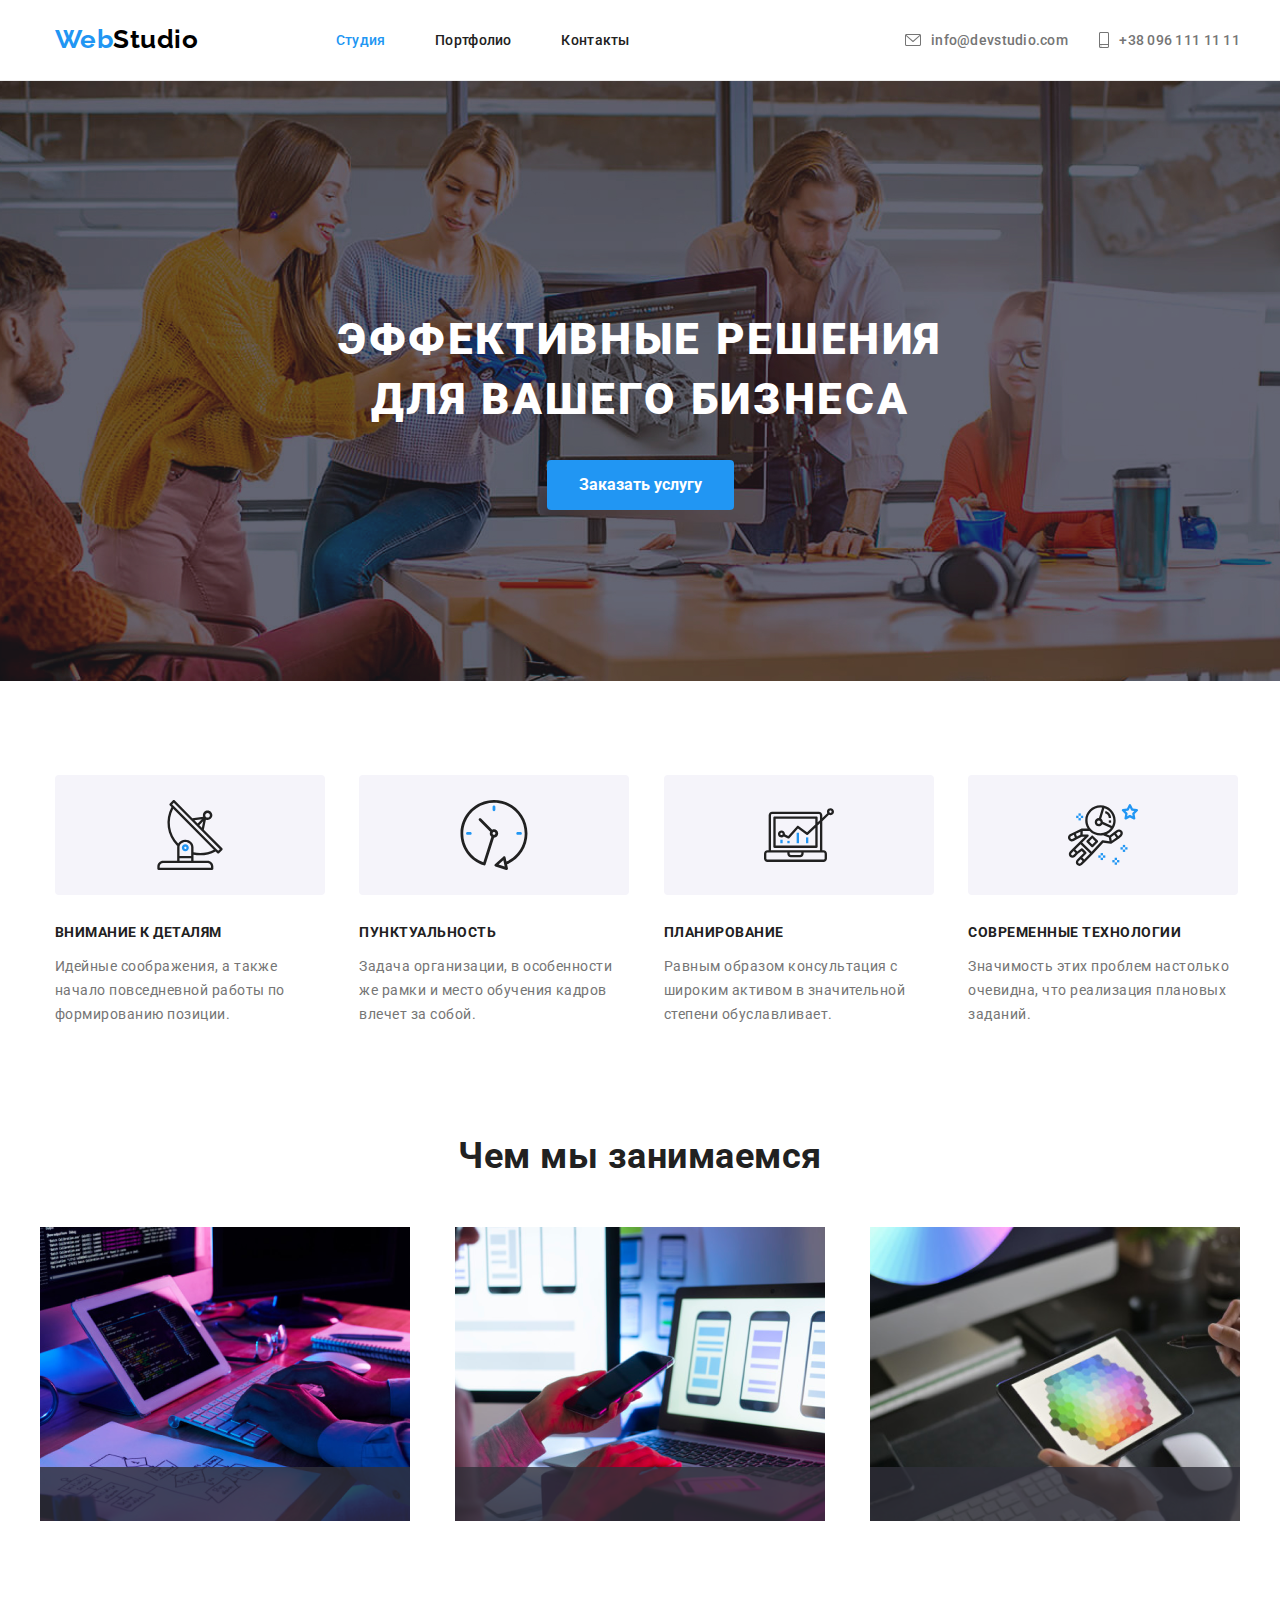
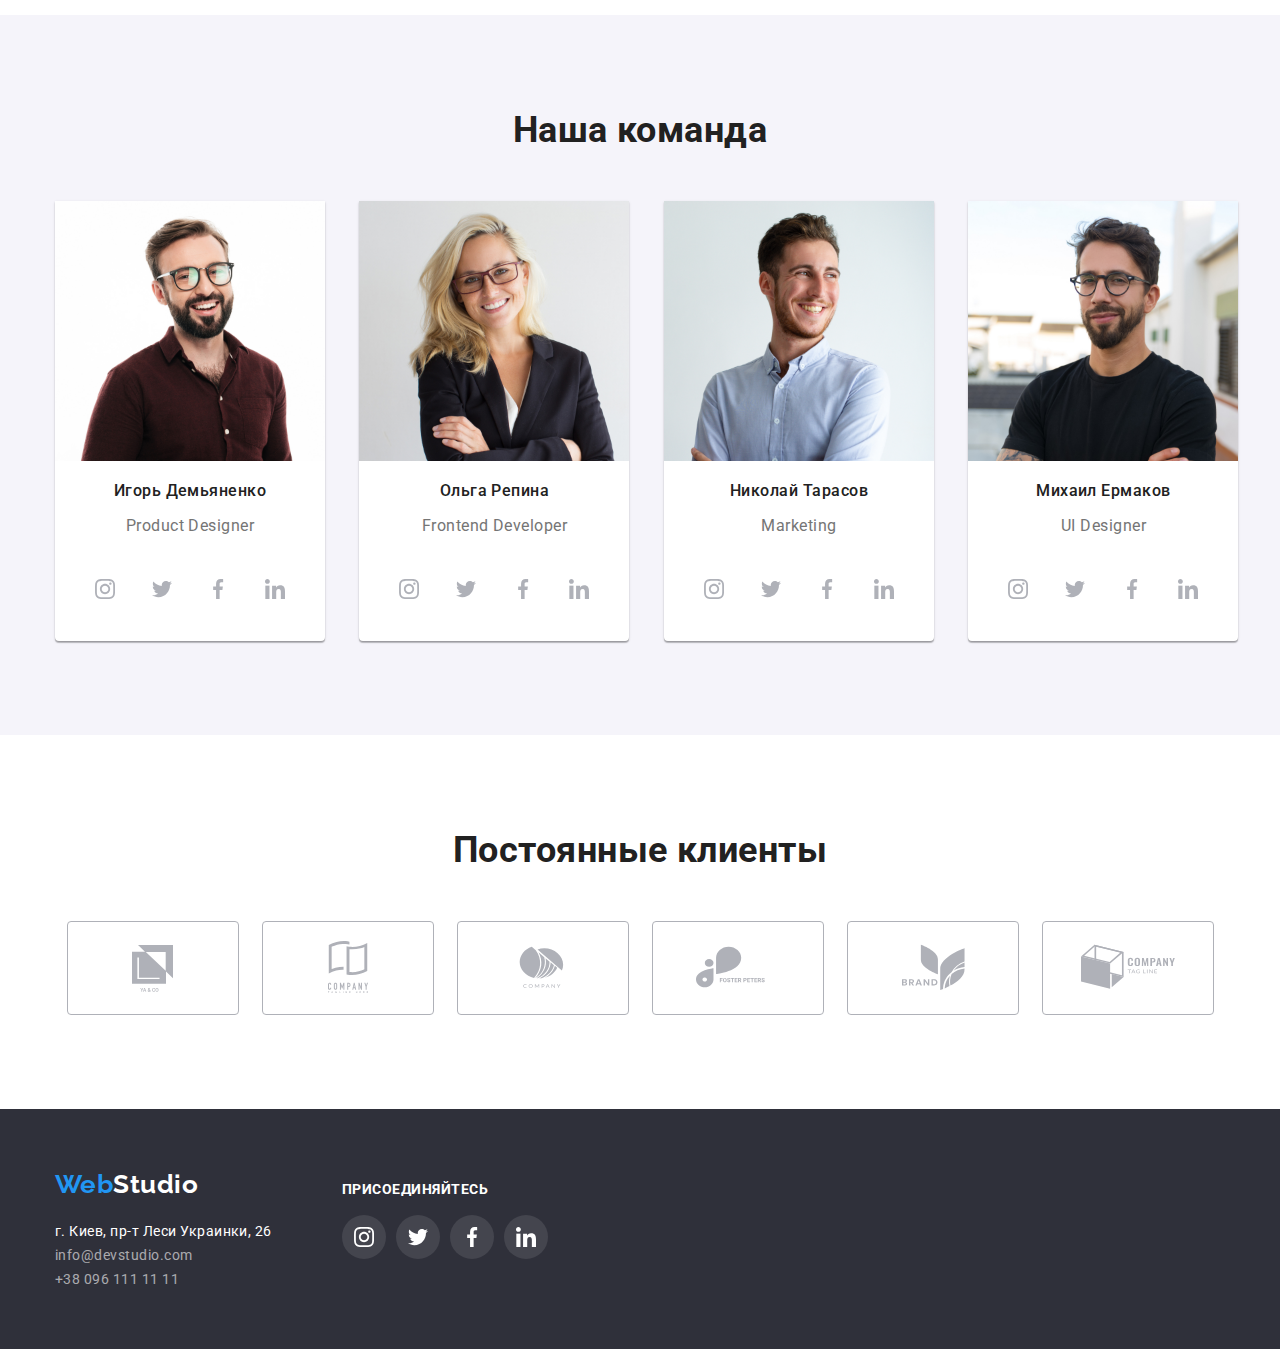
==== commit 33012223: "add responsive for tablet and mobile" ====
--- a/index.html
+++ b/index.html
@@ -14,630 +14,646 @@
     <title>Студія</title>
   </head>
   <body>
-    <!--Header-->
-    <header class="header">
-      <a href="index.html" lang="en" class="logo"
-        ><span class="logo-blue">Web</span>Studio</a
-      >
-      <button type="button" class="btn-menu-open" id="btn-menu-open">
-        <img src="./images/menu-btn-open.svg" alt="open menu" />
-      </button>
-      <nav class="nav">
-        <ul class="nav_list">
-          <li class="nav_item">
-            <a href="./index.html" class="sources current">Студия</a>
-          </li>
-          <li class="nav_item">
-            <a href="./portfolio.html" class="sources">Портфолио</a>
-          </li>
-          <li class="nav_item"><a href="#" class="sources">Контакты</a></li>
-        </ul>
-      </nav>
-      <ul class="contact-info">
-        <li class="contact-item">
-          <a href="mailto:info@devstudio.com" class="mail"
-            >info@devstudio.com</a
-          >
-        </li>
-        <li class="contact-item">
-          <a href="tel:+380961111111" class="phone">+38 096 111 11 11</a>
-        </li>
-      </ul>
-      <div class="mobile-menu" id="mobile-menu">
-        <button type="button" class="btn-menu-close" id="btn-menu-close">
-          <img src="./images/close-modal.svg" alt="close" />
+    <div class="container">
+      <!--Header-->
+      <header class="header">
+        <a href="index.html" lang="en" class="logo"
+          ><span class="logo-blue">Web</span>Studio</a
+        >
+        <button type="button" class="btn-menu-open" id="btn-menu-open">
+          <img src="./images/menu-btn-open.svg" alt="open menu" />
         </button>
-        <nav class="nav-mobile">
-          <ul class="nav_list_mobile">
-            <li class="nav_item_mobile">
+        <nav class="nav">
+          <ul class="nav_list">
+            <li class="nav_item">
               <a href="./index.html" class="sources current">Студия</a>
             </li>
-            <li class="nav_item_mobile">
+            <li class="nav_item">
               <a href="./portfolio.html" class="sources">Портфолио</a>
             </li>
-            <li class="nav_item_mobile">
-              <a href="#" class="sources">Контакты</a>
-            </li>
+            <li class="nav_item"><a href="#" class="sources">Контакты</a></li>
           </ul>
         </nav>
-        <ul class="contact-info-mobile">
-          <li class="contact-item-mobile">
+        <ul class="contact-info">
+          <li class="contact-item">
             <a href="mailto:info@devstudio.com" class="mail"
               >info@devstudio.com</a
             >
           </li>
-          <li class="contact-item-mobile">
+          <li class="contact-item">
             <a href="tel:+380961111111" class="phone">+38 096 111 11 11</a>
           </li>
         </ul>
-        <ul class="social-list-mobile">
-          <li class="team-social-item-mobile">
-            <a class="team-social-link-mobile" href="#">Instagram</a>
-          </li>
-          <li class="team-social-item-mobile">
-            <a class="team-social-link-mobile" href="#">Twitter</a>
-          </li>
-          <li class="team-social-item-mobile">
-            <a class="team-social-link-mobile" href="#">Facebook</a>
-          </li>
-          <li class="team-social-item-mobile">
-            <a class="team-social-link-mobile" href="#">LinkedIn</a>
-          </li>
-        </ul>
-      </div>
-    </header>
-    <div class="head-border"></div>
-    <!--Main contect-->
-    <main class="main">
-      <section class="head">
-        <div class="overlay">
-          <div class="head-content">
-            <h1 class="head-title">Эффективные решения для вашего бизнеса</h1>
-            <button type="button" id="btn-booked" class="btn-purch">
-              Заказать услугу
-            </button>
+        <div class="mobile-menu" id="mobile-menu">
+          <button type="button" class="btn-menu-close" id="btn-menu-close">
+            <img src="./images/close-modal.svg" alt="close" />
+          </button>
+          <nav class="nav-mobile">
+            <ul class="nav_list_mobile">
+              <li class="nav_item_mobile">
+                <a href="./index.html" class="sources current">Студия</a>
+              </li>
+              <li class="nav_item_mobile">
+                <a href="./portfolio.html" class="sources">Портфолио</a>
+              </li>
+              <li class="nav_item_mobile">
+                <a href="#" class="sources">Контакты</a>
+              </li>
+            </ul>
+          </nav>
+          <ul class="contact-info-mobile">
+            <li class="contact-item-mobile">
+              <a href="mailto:info@devstudio.com" class="mail"
+                >info@devstudio.com</a
+              >
+            </li>
+            <li class="contact-item-mobile">
+              <a href="tel:+380961111111" class="phone">+38 096 111 11 11</a>
+            </li>
+          </ul>
+          <ul class="social-list-mobile">
+            <li class="team-social-item-mobile">
+              <a class="team-social-link-mobile" href="#">Instagram</a>
+            </li>
+            <li class="team-social-item-mobile">
+              <a class="team-social-link-mobile" href="#">Twitter</a>
+            </li>
+            <li class="team-social-item-mobile">
+              <a class="team-social-link-mobile" href="#">Facebook</a>
+            </li>
+            <li class="team-social-item-mobile">
+              <a class="team-social-link-mobile" href="#">LinkedIn</a>
+            </li>
+          </ul>
+        </div>
+      </header>
+      <div class="head-border"></div>
+      <!--Main contect-->
+      <main class="main">
+        <section class="head">
+          <div class="overlay">
+            <div class="head-content">
+              <h1 class="head-title">Эффективные решения для вашего бизнеса</h1>
+              <button type="button" id="btn-booked" class="btn-purch">
+                Заказать услугу
+              </button>
+            </div>
           </div>
-        </div>
-        <div id="bg-overlay"></div>
-        <div class="modal" id="modal">
-          <form action="" method="post">
-            <button type="button" id="btn-close">
-              <img
-                src="./images/close-modal.svg"
-                alt="close"
-                width="18"
-                height="18"
-                class="btn-close-img"
+          <div id="bg-overlay"></div>
+          <div class="modal" id="modal">
+            <form action="#" method="post" id="form" data-netlify="true">
+              <button type="button" id="btn-close">
+                <img
+                  src="./images/close-modal.svg"
+                  alt="close"
+                  width="18"
+                  height="18"
+                  class="btn-close-img"
+                />
+              </button>
+              <h2 class="form-title">
+                Оставьте свои данные, мы вам перезвоним
+              </h2>
+              <label for="name" class="form-label">Имя</label>
+              <input
+                id="name"
+                class="visitor-info visitor-name req"
+                name="name"
+                type="text"
               />
-            </button>
-            <h2 class="form-title">Оставьте свои данные, мы вам перезвоним</h2>
-            <label for="name" class="form-label">Имя</label>
-            <input
-              id="name"
-              class="visitor-info visitor-name"
-              name="name"
-              type="text"
-            />
-            <label for="phone" class="form-label">Телефон</label>
-            <input
-              id="phone"
-              class="visitor-info visitor-phone"
-              name="phone"
-              type="text"
-            />
-            <label for="email" class="form-label">Почта</label>
-            <input
-              id="email"
-              class="visitor-info visitor-email"
-              name="email"
-              type="text"
-            />
-            <label for="comment" class="form-label">Комментарий</label>
-            <textarea
-              name="comment"
-              id="comment"
-              class="visitor-info visitor-comment"
-              placeholder="Введите текст"
-            ></textarea>
-            <input
-              type="checkbox"
-              name="agreement"
-              value="agree"
-              id="agreement"
-              class="visitor-checkbox"
-            />
-            <label for="agreement" class="agreement-text">
-              Соглашаюсь с рассылкой и принимаю
-              <a class="agreement-link" href="#" target="_blank"
-                >Условия договора</a
-              >
-            </label>
-            <button type="submit" id="submit" class="btn-submit">
-              Отправить
-            </button>
-          </form>
-        </div>
-      </section>
-      <section class="features">
-        <h2 hidden>Features</h2>
-        <ul class="feature-list">
-          <li class="feature-item">
-            <div class="feature-image">
-              <img
-                src="./images/antenna1.svg"
-                alt="Внимание к деталям"
-                width="70"
-                class="feature-icon"
+              <label for="phone" class="form-label">Телефон</label>
+              <input
+                id="phone"
+                class="visitor-info visitor-phone req"
+                name="phone"
+                type="text"
               />
-            </div>
-            <h3 class="feature-title">Внимание к деталям</h3>
-            <p class="feature-text">
-              Идейные соображения, а также начало повседневной работы по
-              формированию позиции.
-            </p>
-          </li>
-          <li class="feature-item">
-            <div class="feature-image">
-              <img
-                src="./images/clock1.svg"
-                alt="Пунктуальность"
-                width="70"
-                class="feature-icon"
+              <label for="email" class="form-label">Почта</label>
+              <input
+                id="email"
+                class="visitor-info visitor-email req"
+                name="email"
+                type="text"
               />
-            </div>
-            <h3 class="feature-title">Пунктуальность</h3>
-            <p class="feature-text">
-              Задача организации, в особенности же рамки и место обучения кадров
-              влечет за собой.
-            </p>
-          </li>
-          <li class="feature-item">
-            <div class="feature-image">
-              <img
-                src="./images/diagram1.svg"
-                alt="Планирование"
-                width="70"
-                class="feature-icon"
+              <label for="comment" class="form-label">Комментарий</label>
+              <textarea
+                name="comment"
+                id="comment"
+                class="visitor-info visitor-comment"
+                placeholder="Введите текст"
+              ></textarea>
+              <label for="comment" class="form-label">Прикрепить фото</label>
+              <div class="image-item">
+                <input
+                  accept=".jpg, .png, .gif"
+                  type="file"
+                  name="image"
+                  class="visitor-photo"
+                  id="formImage"
+                />
+                <div class="image-btn">Выбрать</div>
+                <div id="formPreview" class="image-preview"></div>
+              </div>
+              <input
+                type="checkbox"
+                name="agreement"
+                value="agree"
+                id="agreement"
+                class="visitor-checkbox req"
               />
-            </div>
-            <h3 class="feature-title">Планирование</h3>
-            <p class="feature-text">
-              Равным образом консультация с широким активом в значительной
-              степени обуславливает.
-            </p>
-          </li>
-          <li class="feature-item">
-            <div class="feature-image">
-              <img
-                src="./images/astronaut1.svg"
-                alt="Современные технологии"
-                width="70"
-                class="feature-icon"
-              />
-            </div>
-            <h3 class="feature-title">Современные технологии</h3>
-            <p class="feature-text">
-              Значимость этих проблем настолько очевидна, что реализация
-              плановых заданий.
-            </p>
-          </li>
-        </ul>
-      </section>
-      <section class="works">
-        <h2 class="title-section">Чем мы занимаемся</h2>
-        <ul class="work-list">
-          <li class="work-item">
-            <a class="work-link" href="#">
-              <img
-                src="images/box1.jpg"
-                alt="Разработка ПО"
-                width="370"
-                height="294"
-              />
-              <h3 class="work-title">Десктопные приложения</h3>
+              <label for="agreement" class="agreement-text">
+                Соглашаюсь с рассылкой и принимаю
+                <a class="agreement-link" href="#" target="_blank"
+                  >Условия договора</a
+                >
+              </label>
+              <button type="submit" id="submit" class="btn-submit">
+                Отправить
+              </button>
+            </form>
+          </div>
+        </section>
+        <section class="features">
+          <h2 hidden>Features</h2>
+          <ul class="feature-list">
+            <li class="feature-item">
+              <div class="feature-image">
+                <img
+                  src="./images/antenna1.svg"
+                  alt="Внимание к деталям"
+                  width="70"
+                  class="feature-icon"
+                />
+              </div>
+              <h3 class="feature-title">Внимание к деталям</h3>
+              <p class="feature-text">
+                Идейные соображения, а также начало повседневной работы по
+                формированию позиции.
+              </p>
+            </li>
+            <li class="feature-item">
+              <div class="feature-image">
+                <img
+                  src="./images/clock1.svg"
+                  alt="Пунктуальность"
+                  width="70"
+                  class="feature-icon"
+                />
+              </div>
+              <h3 class="feature-title">Пунктуальность</h3>
+              <p class="feature-text">
+                Задача организации, в особенности же рамки и место обучения
+                кадров влечет за собой.
+              </p>
+            </li>
+            <li class="feature-item">
+              <div class="feature-image">
+                <img
+                  src="./images/diagram1.svg"
+                  alt="Планирование"
+                  width="70"
+                  class="feature-icon"
+                />
+              </div>
+              <h3 class="feature-title">Планирование</h3>
+              <p class="feature-text">
+                Равным образом консультация с широким активом в значительной
+                степени обуславливает.
+              </p>
+            </li>
+            <li class="feature-item">
+              <div class="feature-image">
+                <img
+                  src="./images/astronaut1.svg"
+                  alt="Современные технологии"
+                  width="70"
+                  class="feature-icon"
+                />
+              </div>
+              <h3 class="feature-title">Современные технологии</h3>
+              <p class="feature-text">
+                Значимость этих проблем настолько очевидна, что реализация
+                плановых заданий.
+              </p>
+            </li>
+          </ul>
+        </section>
+        <section class="works">
+          <h2 class="title-section">Чем мы занимаемся</h2>
+          <ul class="work-list">
+            <li class="work-item">
+              <a class="work-link" href="#">
+                <img
+                  src="images/box1.jpg"
+                  alt="Разработка ПО"
+                  width="370"
+                  height="294"
+                />
+                <h3 class="work-title">Десктопные приложения</h3>
+              </a>
+            </li>
+            <li class="work-item">
+              <a class="work-link" href="#">
+                <img
+                  src="images/box2.jpg"
+                  alt="Тестирование МП"
+                  width="370"
+                  height="294"
+                />
+                <h3 class="work-title">Мобильные приложения</h3>
+              </a>
+            </li>
+            <li class="work-item">
+              <a class="work-link" href="#">
+                <img
+                  src="images/box3.jpg"
+                  alt="Работа с палитрами"
+                  width="370"
+                  height="294"
+                />
+                <h3 class="work-title">Дизайнерские решения</h3>
+              </a>
+            </li>
+          </ul>
+        </section>
+        <section class="team">
+          <div class="team-content">
+            <h2 class="title-section">Наша команда</h2>
+            <ul class="team-list">
+              <li class="team-item">
+                <img
+                  src="images/img1.jpg"
+                  alt="Product Designer"
+                  width="270"
+                  height="260"
+                  class="team-item-img"
+                />
+                <h3 class="team-member">Игорь Демьяненко</h3>
+                <p lang="en" class="team-position">Product Designer</p>
+                <ul class="social-list">
+                  <li class="team-social-item">
+                    <a class="team-social-link" href="#">
+                      <img
+                        src="./images/instagram.svg"
+                        alt="instagram"
+                        width="20"
+                        height="20"
+                        class="social-image"
+                      />
+                    </a>
+                  </li>
+                  <li class="team-social-item">
+                    <a class="team-social-link" href="#">
+                      <img
+                        src="./images/twitter.svg"
+                        alt="instagram"
+                        width="20"
+                        height="20"
+                        class="social-image"
+                      />
+                    </a>
+                  </li>
+                  <li class="team-social-item">
+                    <a class="team-social-link" href="#">
+                      <img
+                        src="./images/facebook.svg"
+                        alt="instagram"
+                        width="20"
+                        height="20"
+                        class="social-image"
+                      />
+                    </a>
+                  </li>
+                  <li class="team-social-item">
+                    <a class="team-social-link" href="#">
+                      <img
+                        src="./images/linkedin.svg"
+                        alt="instagram"
+                        width="20"
+                        height="20"
+                        class="social-image"
+                      />
+                    </a>
+                  </li>
+                </ul>
+              </li>
+              <li class="team-item">
+                <img
+                  src="images/img2.jpg"
+                  alt="Frontend Developer"
+                  width="270"
+                  height="260"
+                  class="team-item-img"
+                />
+                <h3 class="team-member">Ольга Репина</h3>
+                <p lang="en" class="team-position">Frontend Developer</p>
+                <ul class="social-list">
+                  <li class="team-social-item">
+                    <a class="team-social-link" href="#">
+                      <img
+                        src="./images/instagram.svg"
+                        alt="instagram"
+                        width="20"
+                        height="20"
+                        class="social-image"
+                      />
+                    </a>
+                  </li>
+                  <li class="team-social-item">
+                    <a class="team-social-link" href="#">
+                      <img
+                        src="./images/twitter.svg"
+                        alt="instagram"
+                        width="20"
+                        height="20"
+                        class="social-image"
+                      />
+                    </a>
+                  </li>
+                  <li class="team-social-item">
+                    <a class="team-social-link" href="#">
+                      <img
+                        src="./images/facebook.svg"
+                        alt="instagram"
+                        width="20"
+                        height="20"
+                        class="social-image"
+                      />
+                    </a>
+                  </li>
+                  <li class="team-social-item">
+                    <a class="team-social-link" href="#">
+                      <img
+                        src="./images/linkedin.svg"
+                        alt="instagram"
+                        width="20"
+                        height="20"
+                        class="social-image"
+                      />
+                    </a>
+                  </li>
+                </ul>
+              </li>
+              <li class="team-item">
+                <img
+                  src="images/img3.jpg"
+                  alt="Marketing"
+                  width="270"
+                  height="260"
+                  class="team-item-img"
+                />
+                <h3 class="team-member">Николай Тарасов</h3>
+                <p lang="en" class="team-position">Marketing</p>
+                <ul class="social-list">
+                  <li class="team-social-item">
+                    <a class="team-social-link" href="#">
+                      <img
+                        src="./images/instagram.svg"
+                        alt="instagram"
+                        width="20"
+                        height="20"
+                        class="social-image"
+                      />
+                    </a>
+                  </li>
+                  <li class="team-social-item">
+                    <a class="team-social-link" href="#">
+                      <img
+                        src="./images/twitter.svg"
+                        alt="instagram"
+                        width="20"
+                        height="20"
+                        class="social-image"
+                      />
+                    </a>
+                  </li>
+                  <li class="team-social-item">
+                    <a class="team-social-link" href="#">
+                      <img
+                        src="./images/facebook.svg"
+                        alt="instagram"
+                        width="20"
+                        height="20"
+                        class="social-image"
+                      />
+                    </a>
+                  </li>
+                  <li class="team-social-item">
+                    <a class="team-social-link" href="#">
+                      <img
+                        src="./images/linkedin.svg"
+                        alt="instagram"
+                        width="20"
+                        height="20"
+                        class="social-image"
+                      />
+                    </a>
+                  </li>
+                </ul>
+              </li>
+              <li class="team-item">
+                <img
+                  src="images/img4.jpg"
+                  alt="UI Designer"
+                  width="270"
+                  height="260"
+                  class="team-item-img"
+                />
+                <h3 class="team-member">Михаил Ермаков</h3>
+                <p lang="en" class="team-position">UI Designer</p>
+                <ul class="social-list">
+                  <li class="team-social-item">
+                    <a class="team-social-link" href="#">
+                      <img
+                        src="./images/instagram.svg"
+                        alt="instagram"
+                        width="20"
+                        height="20"
+                        class="social-image"
+                      />
+                    </a>
+                  </li>
+                  <li class="team-social-item">
+                    <a class="team-social-link" href="#">
+                      <img
+                        src="./images/twitter.svg"
+                        alt="instagram"
+                        width="20"
+                        height="20"
+                        class="social-image"
+                      />
+                    </a>
+                  </li>
+                  <li class="team-social-item">
+                    <a class="team-social-link" href="#">
+                      <img
+                        src="./images/facebook.svg"
+                        alt="instagram"
+                        width="20"
+                        height="20"
+                        class="social-image"
+                      />
+                    </a>
+                  </li>
+                  <li class="team-social-item">
+                    <a class="team-social-link" href="#">
+                      <img
+                        src="./images/linkedin.svg"
+                        alt="instagram"
+                        width="20"
+                        height="20"
+                        class="social-image"
+                      />
+                    </a>
+                  </li>
+                </ul>
+              </li>
+            </ul>
+          </div>
+        </section>
+        <section class="clients">
+          <h2 class="title-section client">Постоянные клиенты</h2>
+          <div class="client-list">
+            <a class="client-link" href="#">
+              <div class="client-item">
+                <img
+                  src="./images/LogoClient1.svg"
+                  alt="first client"
+                  width="106"
+                />
+              </div>
             </a>
-          </li>
-          <li class="work-item">
-            <a class="work-link" href="#">
-              <img
-                src="images/box2.jpg"
-                alt="Тестирование МП"
-                width="370"
-                height="294"
-              />
-              <h3 class="work-title">Мобильные приложения</h3>
+            <a class="client-link" href="#">
+              <div class="client-item">
+                <img
+                  src="./images/LogoClient2.svg"
+                  alt="second client"
+                  width="106"
+                />
+              </div>
             </a>
-          </li>
-          <li class="work-item">
-            <a class="work-link" href="#">
-              <img
-                src="images/box3.jpg"
-                alt="Работа с палитрами"
-                width="370"
-                height="294"
-              />
-              <h3 class="work-title">Дизайнерские решения</h3>
+            <a class="client-link" href="#">
+              <div class="client-item">
+                <img
+                  src="./images/LogoClient3.svg"
+                  alt="third client"
+                  width="106"
+                />
+              </div>
             </a>
-          </li>
-        </ul>
-      </section>
-      <section class="team">
-        <div class="team-content">
-          <h2 class="title-section">Наша команда</h2>
-          <ul class="team-list">
-            <li class="team-item">
-              <img
-                src="images/img1.jpg"
-                alt="Product Designer"
-                width="270"
-                height="260"
-                class="team-item-img"
-              />
-              <h3 class="team-member">Игорь Демьяненко</h3>
-              <p lang="en" class="team-position">Product Designer</p>
-              <ul class="social-list">
-                <li class="team-social-item">
-                  <a class="team-social-link" href="#">
-                    <img
-                      src="./images/instagram.svg"
-                      alt="instagram"
-                      width="20"
-                      height="20"
-                      class="social-image"
-                    />
-                  </a>
+            <a class="client-link" href="#">
+              <div class="client-item">
+                <img
+                  src="./images/LogoClient4.svg"
+                  alt="fourth client"
+                  width="106"
+                />
+              </div>
+            </a>
+            <a class="client-link" href="#">
+              <div class="client-item">
+                <img
+                  src="./images/LogoClient5.svg"
+                  alt="fifth client"
+                  width="106"
+                />
+              </div>
+            </a>
+            <a class="client-link" href="#">
+              <div class="client-item">
+                <img
+                  src="./images/LogoClient6.svg"
+                  alt="sixth client"
+                  width="106"
+                />
+              </div>
+            </a>
+          </div>
+        </section>
+      </main>
+      <!--Footer-->
+      <footer class="footer">
+        <div class="footer-content">
+          <div class="footer-address">
+            <a href="./index.html" lang="en" class="logo footer-type"
+              ><span class="logo-blue">Web</span>Studio</a
+            >
+            <address class="address">
+              <ul class="address-list">
+                <li class="address-item">
+                  <a
+                    href="https://goo.gl/maps/JpqHF6euzhfDJc6Z8"
+                    target="_blank"
+                    rel="noopener nofollow"
+                    class="location"
+                    >г. Киев, пр-т Леси Украинки, 26</a
+                  >
                 </li>
-                <li class="team-social-item">
-                  <a class="team-social-link" href="#">
-                    <img
-                      src="./images/twitter.svg"
-                      alt="instagram"
-                      width="20"
-                      height="20"
-                      class="social-image"
-                    />
-                  </a>
+                <li class="address-item">
+                  <a href="mailto:info@devstudio.com" class="footer-mail"
+                    >info@devstudio.com</a
+                  >
                 </li>
-                <li class="team-social-item">
-                  <a class="team-social-link" href="#">
-                    <img
-                      src="./images/facebook.svg"
-                      alt="instagram"
-                      width="20"
-                      height="20"
-                      class="social-image"
-                    />
-                  </a>
-                </li>
-                <li class="team-social-item">
-                  <a class="team-social-link" href="#">
-                    <img
-                      src="./images/linkedin.svg"
-                      alt="instagram"
-                      width="20"
-                      height="20"
-                      class="social-image"
-                    />
-                  </a>
+                <li class="address-item">
+                  <a href="tel:+380961111111" class="footer-phone"
+                    >+38 096 111 11 11</a
+                  >
                 </li>
               </ul>
-            </li>
-            <li class="team-item">
-              <img
-                src="images/img2.jpg"
-                alt="Frontend Developer"
-                width="270"
-                height="260"
-                class="team-item-img"
-              />
-              <h3 class="team-member">Ольга Репина</h3>
-              <p lang="en" class="team-position">Frontend Developer</p>
-              <ul class="social-list">
-                <li class="team-social-item">
-                  <a class="team-social-link" href="#">
-                    <img
-                      src="./images/instagram.svg"
-                      alt="instagram"
-                      width="20"
-                      height="20"
-                      class="social-image"
-                    />
-                  </a>
-                </li>
-                <li class="team-social-item">
-                  <a class="team-social-link" href="#">
-                    <img
-                      src="./images/twitter.svg"
-                      alt="instagram"
-                      width="20"
-                      height="20"
-                      class="social-image"
-                    />
-                  </a>
-                </li>
-                <li class="team-social-item">
-                  <a class="team-social-link" href="#">
-                    <img
-                      src="./images/facebook.svg"
-                      alt="instagram"
-                      width="20"
-                      height="20"
-                      class="social-image"
-                    />
-                  </a>
-                </li>
-                <li class="team-social-item">
-                  <a class="team-social-link" href="#">
-                    <img
-                      src="./images/linkedin.svg"
-                      alt="instagram"
-                      width="20"
-                      height="20"
-                      class="social-image"
-                    />
-                  </a>
-                </li>
-              </ul>
-            </li>
-            <li class="team-item">
-              <img
-                src="images/img3.jpg"
-                alt="Marketing"
-                width="270"
-                height="260"
-                class="team-item-img"
-              />
-              <h3 class="team-member">Николай Тарасов</h3>
-              <p lang="en" class="team-position">Marketing</p>
-              <ul class="social-list">
-                <li class="team-social-item">
-                  <a class="team-social-link" href="#">
-                    <img
-                      src="./images/instagram.svg"
-                      alt="instagram"
-                      width="20"
-                      height="20"
-                      class="social-image"
-                    />
-                  </a>
-                </li>
-                <li class="team-social-item">
-                  <a class="team-social-link" href="#">
-                    <img
-                      src="./images/twitter.svg"
-                      alt="instagram"
-                      width="20"
-                      height="20"
-                      class="social-image"
-                    />
-                  </a>
-                </li>
-                <li class="team-social-item">
-                  <a class="team-social-link" href="#">
-                    <img
-                      src="./images/facebook.svg"
-                      alt="instagram"
-                      width="20"
-                      height="20"
-                      class="social-image"
-                    />
-                  </a>
-                </li>
-                <li class="team-social-item">
-                  <a class="team-social-link" href="#">
-                    <img
-                      src="./images/linkedin.svg"
-                      alt="instagram"
-                      width="20"
-                      height="20"
-                      class="social-image"
-                    />
-                  </a>
-                </li>
-              </ul>
-            </li>
-            <li class="team-item">
-              <img
-                src="images/img4.jpg"
-                alt="UI Designer"
-                width="270"
-                height="260"
-                class="team-item-img"
-              />
-              <h3 class="team-member">Михаил Ермаков</h3>
-              <p lang="en" class="team-position">UI Designer</p>
-              <ul class="social-list">
-                <li class="team-social-item">
-                  <a class="team-social-link" href="#">
-                    <img
-                      src="./images/instagram.svg"
-                      alt="instagram"
-                      width="20"
-                      height="20"
-                      class="social-image"
-                    />
-                  </a>
-                </li>
-                <li class="team-social-item">
-                  <a class="team-social-link" href="#">
-                    <img
-                      src="./images/twitter.svg"
-                      alt="instagram"
-                      width="20"
-                      height="20"
-                      class="social-image"
-                    />
-                  </a>
-                </li>
-                <li class="team-social-item">
-                  <a class="team-social-link" href="#">
-                    <img
-                      src="./images/facebook.svg"
-                      alt="instagram"
-                      width="20"
-                      height="20"
-                      class="social-image"
-                    />
-                  </a>
-                </li>
-                <li class="team-social-item">
-                  <a class="team-social-link" href="#">
-                    <img
-                      src="./images/linkedin.svg"
-                      alt="instagram"
-                      width="20"
-                      height="20"
-                      class="social-image"
-                    />
-                  </a>
-                </li>
-              </ul>
-            </li>
-          </ul>
-        </div>
-      </section>
-      <section class="clients">
-        <h2 class="title-section client">Постоянные клиенты</h2>
-        <div class="client-list">
-          <a class="client-link" href="#">
-            <div class="client-item">
-              <img
-                src="./images/LogoClient1.svg"
-                alt="first client"
-                width="106"
-              />
-            </div>
-          </a>
-          <a class="client-link" href="#">
-            <div class="client-item">
-              <img
-                src="./images/LogoClient2.svg"
-                alt="second client"
-                width="106"
-              />
-            </div>
-          </a>
-          <a class="client-link" href="#">
-            <div class="client-item">
-              <img
-                src="./images/LogoClient3.svg"
-                alt="third client"
-                width="106"
-              />
-            </div>
-          </a>
-          <a class="client-link" href="#">
-            <div class="client-item">
-              <img
-                src="./images/LogoClient4.svg"
-                alt="fourth client"
-                width="106"
-              />
-            </div>
-          </a>
-          <a class="client-link" href="#">
-            <div class="client-item">
-              <img
-                src="./images/LogoClient5.svg"
-                alt="fifth client"
-                width="106"
-              />
-            </div>
-          </a>
-          <a class="client-link" href="#">
-            <div class="client-item">
-              <img
-                src="./images/LogoClient6.svg"
-                alt="sixth client"
-                width="106"
-              />
-            </div>
-          </a>
-        </div>
-      </section>
-    </main>
-    <!--Footer-->
-    <footer class="footer">
-      <div class="footer-content">
-        <div class="footer-address">
-          <a href="./index.html" lang="en" class="logo footer-type"
-            ><span class="logo-blue">Web</span>Studio</a
-          >
-          <address class="address">
-            <ul class="address-list">
-              <li class="address-item">
-                <a
-                  href="https://goo.gl/maps/JpqHF6euzhfDJc6Z8"
-                  target="_blank"
-                  rel="noopener nofollow"
-                  class="location"
-                  >г. Киев, пр-т Леси Украинки, 26</a
-                >
-              </li>
-              <li class="address-item">
-                <a href="mailto:info@devstudio.com" class="footer-mail"
-                  >info@devstudio.com</a
-                >
-              </li>
-              <li class="address-item">
-                <a href="tel:+380961111111" class="footer-phone"
-                  >+38 096 111 11 11</a
-                >
-              </li>
-            </ul>
-          </address>
-        </div>
-        <div class="footer-social">
-          <h3 class="social-title">присоединяйтесь</h3>
-          <div class="footer-social-list">
-            <div class="footer-team-social-item">
-              <a class="footer-team-social-link" href="#">
-                <img
-                  src="./images/instagram1.svg"
-                  alt="instagram"
-                  width="20"
-                  height="20"
-                  class="footer-social-image"
-                />
-              </a>
-            </div>
-            <div class="footer-team-social-item">
-              <a class="footer-team-social-link" href="#">
-                <img
-                  src="./images/twitter1.svg"
-                  alt="instagram"
-                  width="20"
-                  height="20"
-                  class="footer-social-image"
-                />
-              </a>
-            </div>
-            <div class="footer-team-social-item">
-              <a class="footer-team-social-link" href="#">
-                <img
-                  src="./images/facebook1.svg"
-                  alt="instagram"
-                  width="20"
-                  height="20"
-                  class="footer-social-image"
-                />
-              </a>
-            </div>
-            <div class="footer-team-social-item">
-              <a class="footer-team-social-link" href="#">
-                <img
-                  src="./images/linkedin1.svg"
-                  alt="instagram"
-                  width="20"
-                  height="20"
-                  class="footer-social-image"
-                />
-              </a>
+            </address>
+          </div>
+          <div class="footer-social">
+            <h3 class="social-title">присоединяйтесь</h3>
+            <div class="footer-social-list">
+              <div class="footer-team-social-item">
+                <a class="footer-team-social-link" href="#">
+                  <img
+                    src="./images/instagram1.svg"
+                    alt="instagram"
+                    width="20"
+                    height="20"
+                    class="footer-social-image"
+                  />
+                </a>
+              </div>
+              <div class="footer-team-social-item">
+                <a class="footer-team-social-link" href="#">
+                  <img
+                    src="./images/twitter1.svg"
+                    alt="instagram"
+                    width="20"
+                    height="20"
+                    class="footer-social-image"
+                  />
+                </a>
+              </div>
+              <div class="footer-team-social-item">
+                <a class="footer-team-social-link" href="#">
+                  <img
+                    src="./images/facebook1.svg"
+                    alt="instagram"
+                    width="20"
+                    height="20"
+                    class="footer-social-image"
+                  />
+                </a>
+              </div>
+              <div class="footer-team-social-item">
+                <a class="footer-team-social-link" href="#">
+                  <img
+                    src="./images/linkedin1.svg"
+                    alt="instagram"
+                    width="20"
+                    height="20"
+                    class="footer-social-image"
+                  />
+                </a>
+              </div>
             </div>
           </div>
         </div>
-      </div>
-    </footer>
-    <script src="./js/main.js"></script>
+      </footer>
+      <script src="./js/main.js"></script>
+    </div>
   </body>
 </html>
--- a/css/styles.css
+++ b/css/styles.css
@@ -19,7 +19,11 @@
     color: var(--brand-color);
     background-color: var(--bkg-body);
     margin: 0 auto;
+    width: 100%;
     max-width: 1600px;
+  }
+  .container {
+    width: 100%;
   }
   .header,
   .head-content,
@@ -33,6 +37,7 @@
   }
   .header {
     padding: 24px 0 25px 0;
+    width: 100%;
     display: flex;
     align-items: center;
     justify-content: space-between;
@@ -43,7 +48,7 @@
   .logo {
     font-family: "Raleway", sans-serif;
     font-weight: 700;
-    font-size: 26px;
+    font-size: 1.625em;
     line-height: 1.19;
     color: var(--clr-black);
     text-decoration: none;
@@ -59,7 +64,8 @@
     display: none;
   }
   .nav {
-    margin-left: 93px;
+    margin-left: 10%;
+    width: 36%;
   }
   .nav_list {
     list-style: none;
@@ -67,7 +73,7 @@
     margin: 0;
     display: flex;
     justify-content: space-between;
-    width: 294px;
+    max-width: 294px;
   }
   .nav_item,
   .contact-item {
@@ -77,15 +83,18 @@
     list-style: none;
     padding: 0;
     margin: 0;
-    padding-right: 15px;
-    margin-left: 280px;
+    margin-left: 10%;
+    width: 335px;
+    display: flex;
+    flex-wrap: wrap;
+    justify-content: space-between;
   }
   .sources,
   .mail,
   .phone {
     text-decoration: none;
     font-weight: 500;
-    font-size: 14px;
+    font-size: 0.875em;
     line-height: 1.14;
     letter-spacing: 0.02em;
   }
@@ -100,7 +109,7 @@
     color: var(--brand-color);
   }
   .mail {
-    padding-right: 50px;
+    /* padding-right: 50px; */
     padding-left: 26px;
     background: url(../images/envelope.svg) no-repeat 0 center;
   }
@@ -149,7 +158,7 @@
   }
   .head-title {
     font-weight: 900;
-    font-size: 44px;
+    font-size: 2.75em;
     line-height: 1.36;
     text-align: center;
     letter-spacing: 0.06em;
@@ -162,7 +171,7 @@
     border-radius: 4px;
     font-family: inherit;
     font-weight: 700;
-    font-size: 16px;
+    font-size: 1em;
     line-height: 1.875;
     color: var(--bkg-body);
     border: none;
@@ -198,12 +207,12 @@
   }
   .feature-title {
     font-weight: 700;
-    font-size: 14px;
+    font-size: 0.875em;
     line-height: 1.14;
     text-transform: uppercase;
   }
   .feature-text {
-    font-size: 14px;
+    font-size: 0.875em;
     line-height: 1.71;
   }
   /* Work Section */
@@ -212,7 +221,7 @@
   }
   .title-section {
     font-weight: 700;
-    font-size: 36px;
+    font-size: 2.25em;
     line-height: 1.17;
     text-align: center;
     margin: 0 0 30px 0;
@@ -237,7 +246,7 @@
   }
   .work-title {
     font-weight: 700;
-    font-size: 14px;
+    font-size: 0.875em;
     line-height: 1.14;
     text-align: center;
     text-transform: uppercase;
@@ -275,12 +284,12 @@
   }
   .team-member {
     font-weight: 500;
-    font-size: 16px;
+    font-size: 1em;
     line-height: 1.19;
     text-align: center;
   }
   .team-position {
-    font-size: 16px;
+    font-size: 1em;
     line-height: 1.19;
     text-align: center;
   }
@@ -314,7 +323,7 @@
   .client-list {
     display: flex;
     flex-wrap: wrap;
-    justify-content: space-between;
+    justify-content: space-around;
   }
 .client-link {
   border: 1px solid #AFB1B8;
@@ -349,7 +358,7 @@
   .footer-mail,
   .footer-phone {
     font-style: normal;
-    font-size: 14px;
+    font-size: 0.875em;
     line-height: 1.71;
     text-decoration: none;
     margin-bottom: 9px;
@@ -365,7 +374,7 @@
     text-transform: uppercase;
     color: #ffffff;
     font-weight: 700;
-    font-size: 14px;
+    font-size: 0.875em;
     line-height: 0.875;
   }
 .footer-social {
@@ -397,7 +406,7 @@
   display: none;
   z-index: 2;
   width: 448px;
-  height: 501px;
+  /* height: 501px; */
   background-color: var(--bkg-body);
   position: absolute;
   top: 140px;
@@ -436,7 +445,7 @@
 }
 .form-title {
   font-weight: 700;
-  font-size: 20px;
+  font-size: 1.25em;
   line-height: 1.15;
   text-align: center;
   color: var(--title-clr);
@@ -444,7 +453,7 @@
   margin-bottom: 12px;
 }
 .form-label {
-  font-size: 12px;
+  font-size: 0.75em;
   line-height: 1.17;
   letter-spacing: 0.01em;
   color: var(--brand-color);
@@ -457,12 +466,15 @@
   border: 1px solid rgba(33, 33, 33, 0.2);
   border-radius: 4px;
   padding: 12px 16px 12px 42px;
-  font-size: 14px;
+  font-size: 0.875em;
   line-height: 1.71;
   letter-spacing: 0.01em;
-  color: rgba(117, 117, 117, 0.5);
+  color: #212121;
   font-family: inherit;
   cursor: pointer;
+}
+.visitor-info.error, .visitor-checkbox.error {
+  box-shadow: 0 0 15px red;
 }
 .visitor-info:focus {
   outline: 1px solid var(--clr-blue);
@@ -483,12 +495,44 @@
   padding: 12px 16px;
   resize: none;
 }
-.visitor-comment::placeholder{
-font-size: 14px;
+.visitor-comment::placeholder {
+  font-size: 0.875em;
   line-height: 1.71;
   letter-spacing: 0.01em;
   color: rgba(117, 117, 117, 0.5);
   font-family: "Roboto", sans-serif;
+}
+.image-item {
+  position: relative;
+}
+.visitor-photo {
+  position: absolute;
+  top: 0;
+  left: 0;
+  width: 100%;
+  height: 100%;
+  opacity: 0;
+  font-size: 0;
+}
+.image-btn {
+  display: inline-flex;
+  justify-content: center;
+  align-items: center;
+  background-color: #2196f3;
+  min-height: 40px;
+  border-radius: 5px;
+  color: #ffffff;
+  padding: 0 20px;
+}
+.image-preview {
+  display: inline-block;
+  max-width: 100px;
+  max-height: 100px;
+  padding-top: 10px;
+  overflow: hidden;
+}
+.image-preview img {
+  max-width: 100%;
 }
 .visitor-checkbox {
   margin-top: 20px;
@@ -500,7 +544,7 @@
   cursor: pointer;
 }
 .agreement-text {
-  font-size: 14px;
+  font-size: 0.875em;
   line-height: 1.71;
 }
 .agreement-link {
@@ -511,7 +555,7 @@
   color: var(--bkg-body);
   font-family: inherit;
   font-weight: 700;
-  font-size: 16px;
+  font-size: 1em;
   line-height: 1.875;
   text-align: center;
   letter-spacing: 0.06em;
@@ -524,7 +568,7 @@
   cursor: pointer;
 }
 
-  /* Portfolio settings  */
+/* Portfolio settings  */
   .portfolio-section {
     margin-top: 94px;
     margin-bottom: 155px;
@@ -536,6 +580,7 @@
     display: flex;
     flex-direction: row;
     justify-content: center;
+    flex-wrap: wrap;
   }
   .filter-item {
     margin: 0 4px;
@@ -547,7 +592,7 @@
     border: none;
     font-family: inherit;
     font-weight: 500;
-    font-size: 16px;
+    font-size: 1em;
     line-height: 1.625;
     color: var(--title-clr);
     cursor: pointer;
@@ -563,7 +608,11 @@
     list-style: none;
     margin: 0;
     padding: 0;
-  }
+    display: flex;
+    justify-content: space-around;
+    flex-wrap: wrap;
+  }
+  
   .categorie-link {
     text-decoration: none;
   }
@@ -574,7 +623,7 @@
     display: inline-block;
     position: relative;
     width: 23em; /*368px*/
-    margin: 15px 13px;
+    margin: 15px 10px;
     border: 1px solid var(--border-works);
   }
   .categorie-item img {
@@ -582,13 +631,13 @@
   }
   .categorie-title {
     font-weight: 700;
-    font-size: 18px;
+    font-size: 1.125em;
     line-height: 2;
     letter-spacing: 0.06em;
     padding-left: 24px;
   }
   .categorie-name {
-    font-size: 16px;
+    font-size: 1em;
     line-height: 1.875;
     padding-left: 24px;
   }
@@ -599,7 +648,7 @@
   }
   .description {
     display: none;
-    font-size: 18px;
+    font-size: 1.125em;
     line-height: 1.56;
     color: #FFFFFF;
     background: rgba(33, 150, 243, 0.9);
@@ -615,35 +664,34 @@
                 0px 4px 4px rgba(0, 0, 0, 0.06),
                 1px 4px 6px rgba(0, 0, 0, 0.16);
 }
-   
-@media only screen and (max-width: 480px) {
+@media only screen and (max-width: 1024px) {
   .head-content {
-      flex-wrap: wrap;
-      width: 360px;
-      padding: 120px 0;
-    }
+    flex-wrap: wrap;
+    width: 360px;
+    padding: 120px 0;
+  }
   .head-title {
-      font-size: 26px;
-      line-height: 1.6;
-    }
+    font-size: 1.625em;
+    line-height: 1.6;
+  }
   .head {
     background: url(../images/small-head.jpg) no-repeat center center;
+    background-size: cover;
     height: 400px;
   }
-  .features,
-  .team-content,
-  .clients {
-      padding: 60px 0;
-    }
+  .categories-list {
+    display: flex;
+    justify-content: space-around;
+    flex-wrap: wrap;
+  }
   .feature-list {
-    list-style: none;
-    display: flex;
-    justify-content: center;
+    margin: 0 5%;
+    display: flex;
+    justify-content: space-evenly;
     flex-wrap: wrap;
   }
   .feature-item {
-    width: 90%;
-    margin: 0; 
+    margin: 0;
   }
   .feature-item:first-child {
     margin: 0;
@@ -651,35 +699,15 @@
   .feature-title {
     text-align: center;
   }
-  .works {
-    display: none;
-  }
   .team-list,
-  .social-list {
-    display: flex;
-    justify-content: center;
-    flex-wrap: wrap;
-  }
-  .team-item {
-    width: 90%;
-    margin: 0;
-    margin-bottom: 30px;
-  }
-
-  .team-item:first-child {
-    margin-left: 0;
-  }
-
-.team-item-img {
-  width: 100%;
-  height: auto;
-}
-.title-section {
-  font-size: 28px;
-}
-.client-list {
-  margin: 0 5%;
-}
+  .social-list,
+  .work-list {
+    display: flex;
+    justify-content: space-around;
+    flex-wrap: wrap;
+  }
+}
+ @media only screen and (max-width: 790px) {
   .btn-menu-open {
     display: block;
     border: none;
@@ -716,10 +744,14 @@
   .nav_item_mobile {
     margin-bottom: 32px;
   }
+  .nav,
+  .contact-info {
+    display: none;
+  }
   .sources {
     font-weight: 500;
-    font-size: 40px;
-    line-height: 47px;
+    font-size: 2.5em;
+    line-height: 1.175;
     letter-spacing: 0.02em;
     color: #212121;
   }
@@ -732,14 +764,14 @@
     margin-bottom: 32px;
   }
   .phone {
-    font-size: 34px;
+    font-size: 2.125em;
     line-height: 1.17;
     color: #2196F3;
     background: none;
     padding: 0;
   }
   .mail {
-    font-size: 24px;
+    font-size: 1.5em;
     line-height: 28px;
     background: none;
     padding: 0;
@@ -760,23 +792,63 @@
   }
   .team-social-link-mobile {
     font-weight: 500;
-    font-size: 18px;
+    font-size: 1.125em;
     line-height: 1.22;
     letter-spacing: 0.02em;
     color: #2196F3;
     text-decoration: none;
   }
+}
+    
+@media only screen and (max-width: 480px) {
+  .features,
+  .team-content,
+  .clients {
+      padding: 60px 0;
+    }
+  .feature-list {
+    list-style: none;
+    display: flex;
+    justify-content: center;
+    flex-wrap: wrap;
+  }
+  .feature-item {
+    width: 90%;
+  }
+  .works {
+    display: none;
+  }
+  .team-list,
+  .social-list {
+    display: flex;
+    justify-content: center;
+    flex-wrap: wrap;
+  }
+  .team-item {
+    width: 90%;
+    margin: 0;
+    margin-bottom: 30px;
+  }
+  .team-item:first-child {
+    margin-left: 0;
+  }
+  .team-item-img {
+    width: 100%;
+    height: auto;
+  }
+  .title-section {
+    font-size: 1.75em;
+  }
+  .client-list {
+    margin: 0 5%;
+  }
   .filter {
     margin-left: 3%;
-    flex-wrap: wrap;
     justify-content: flex-start;
     margin-bottom: 20px;
   }
   .filter-item {
     margin-bottom: 10px;
-  }
-  .nav, .contact-info {
-    display: none;
   }
   .categorie-item {
     margin-left: 5%;
@@ -806,12 +878,30 @@
   }
   .social-title {
     text-align: center;
+  }
 }
 @media only screen and (max-width: 390px) {
+  .mobile-menu {
+    font-size: 70%;
+  }
   .description {
+    font-size: 80%;
     padding: 36px 24px;
   }
-    .client-list {
-      justify-content: center;
-    }
+  .client-list {
+    justify-content: center;
+  }
+  .head-content {
+    width: 200px;
+    padding: 25% 0;
+  }
+  .head-title {
+    font-size: 1.625em;
+    line-height: 1.6;
+  }
+  .head {
+    background: url(../images/small-head.jpg) no-repeat center center;
+    background-size: cover;
+    height: 400px;
+  }
 }